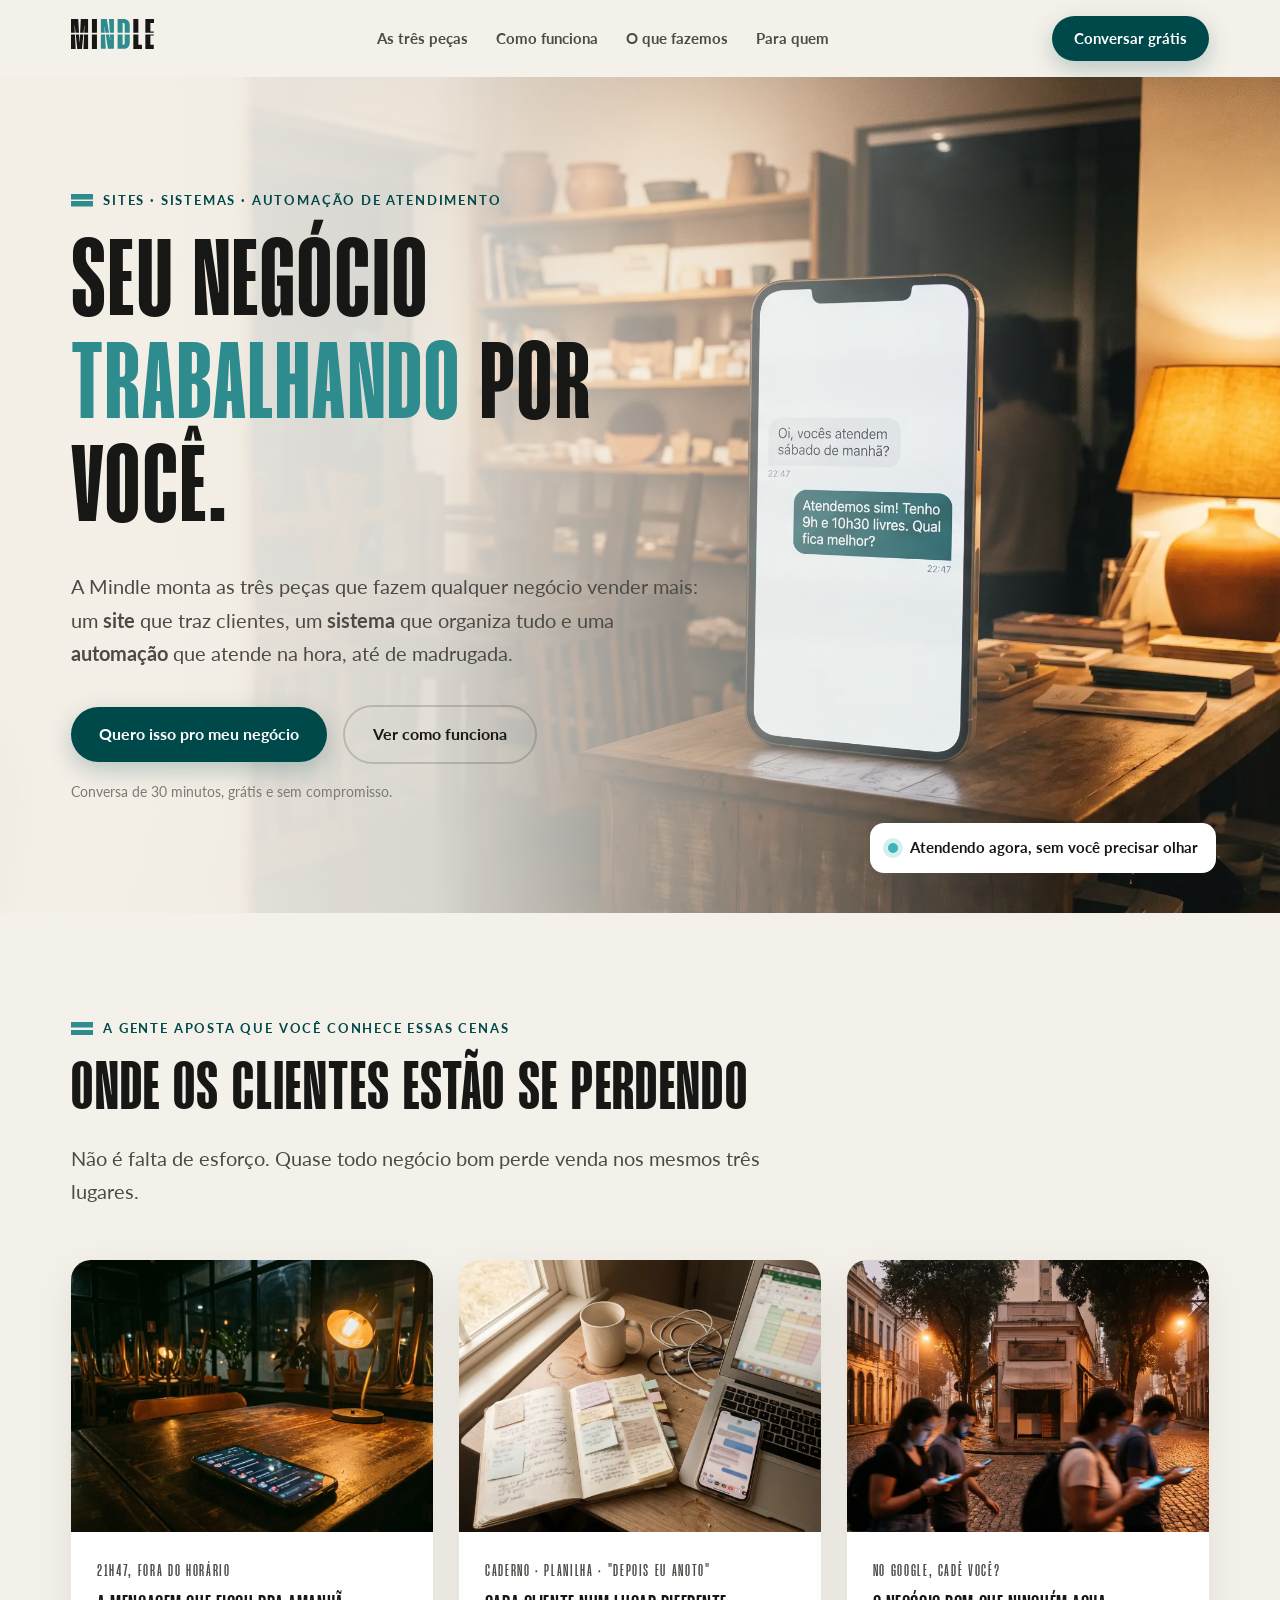
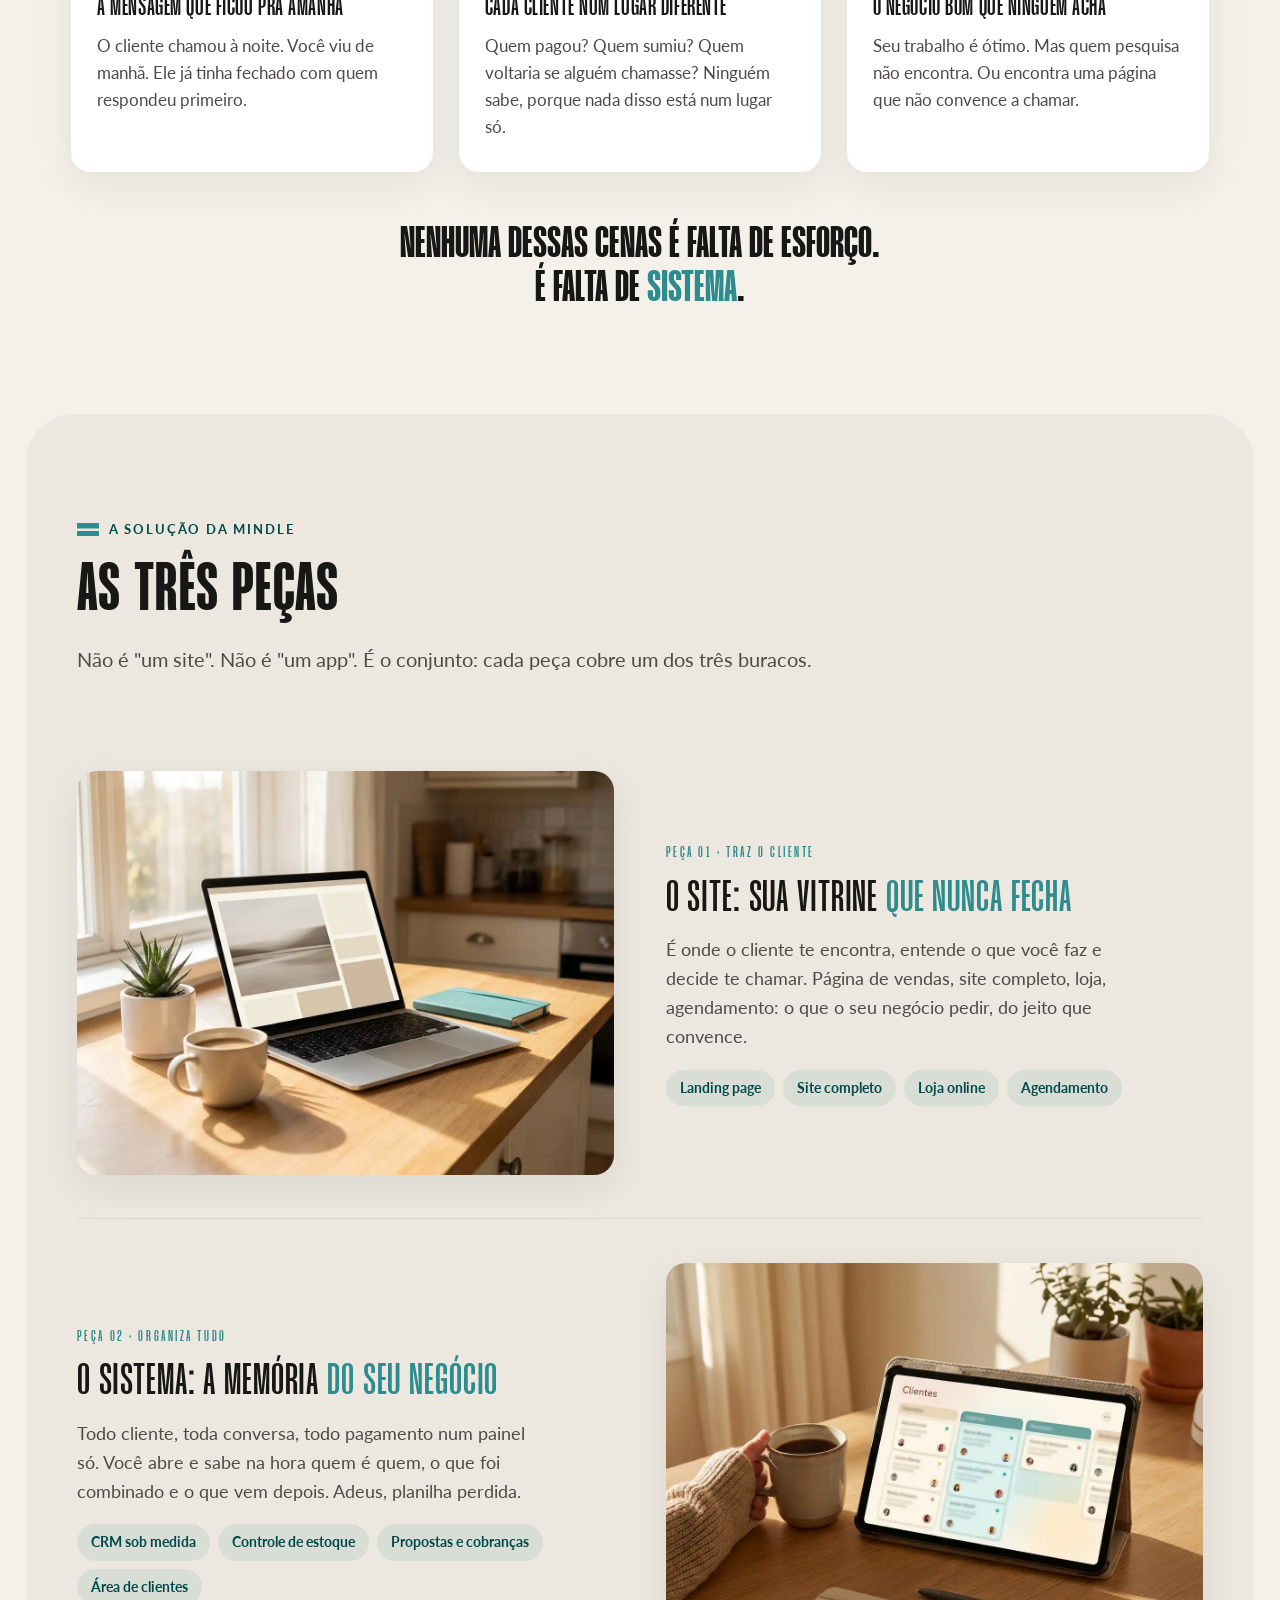
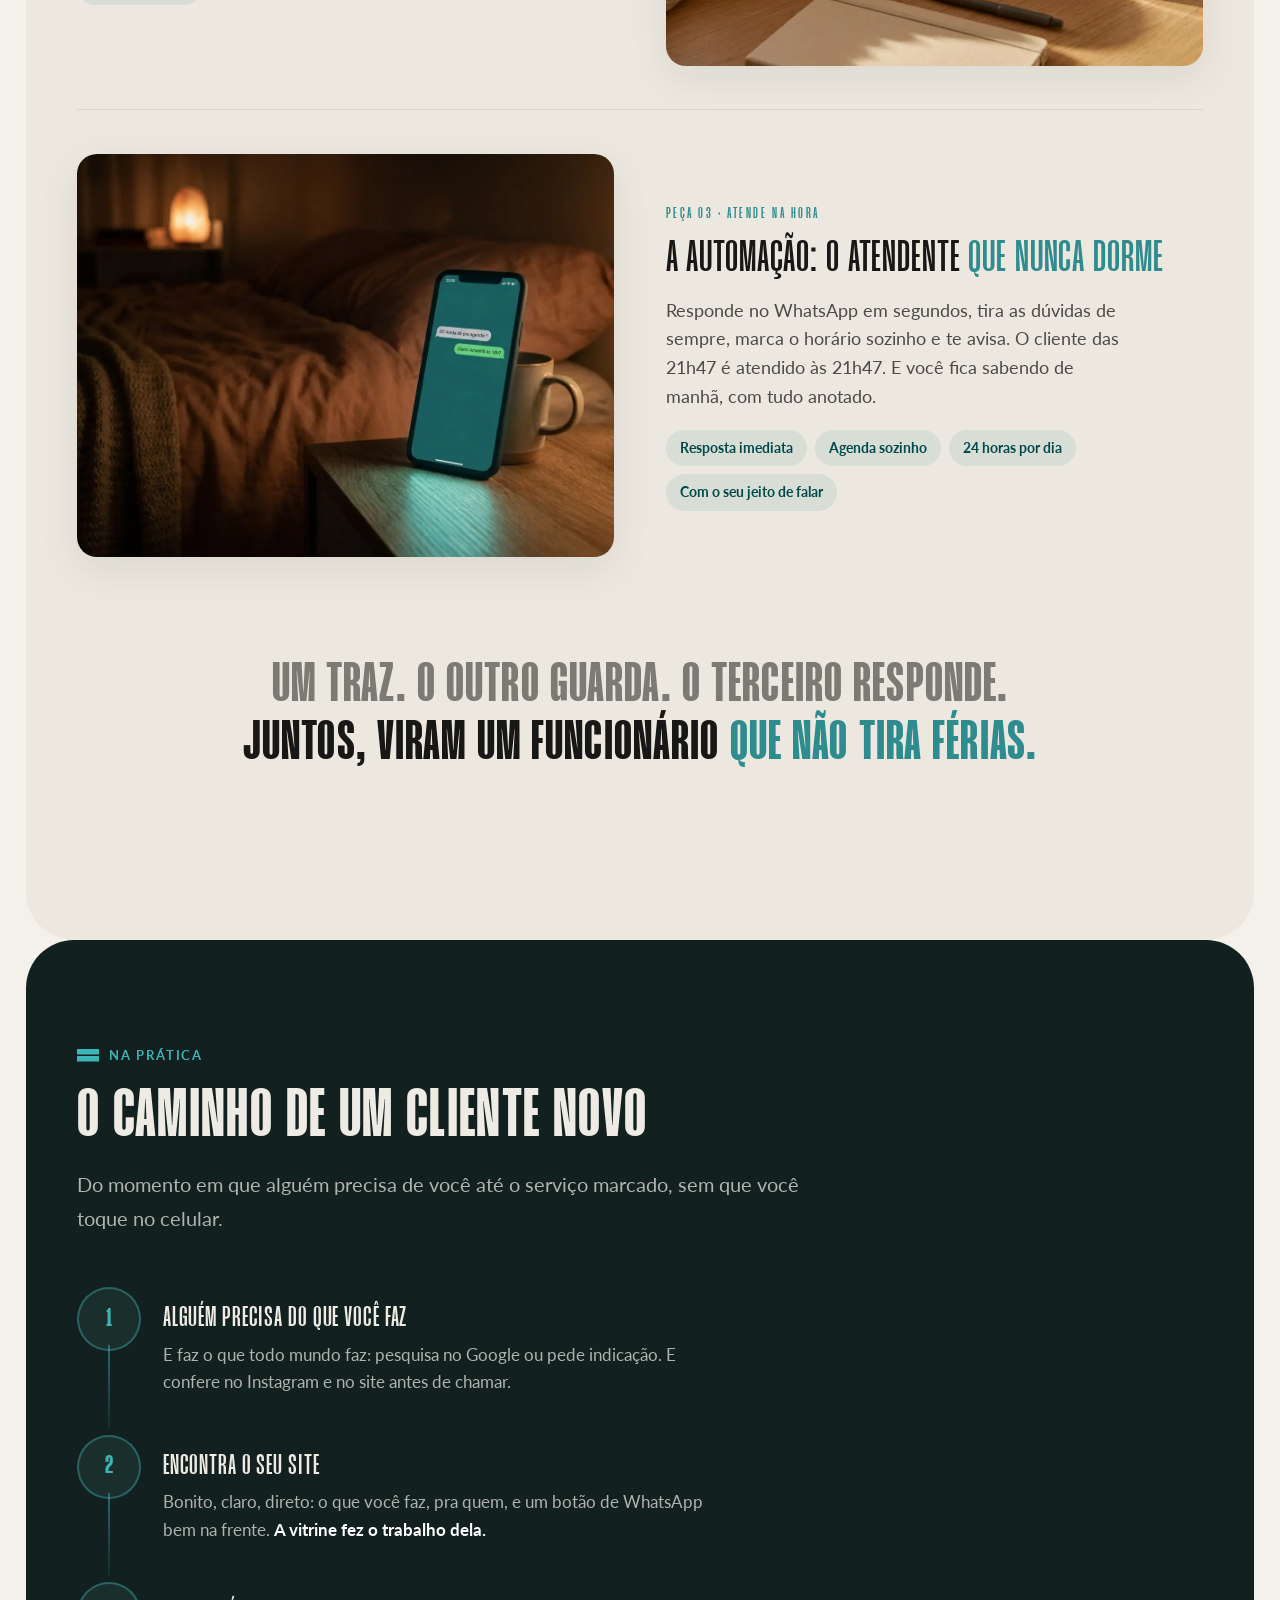
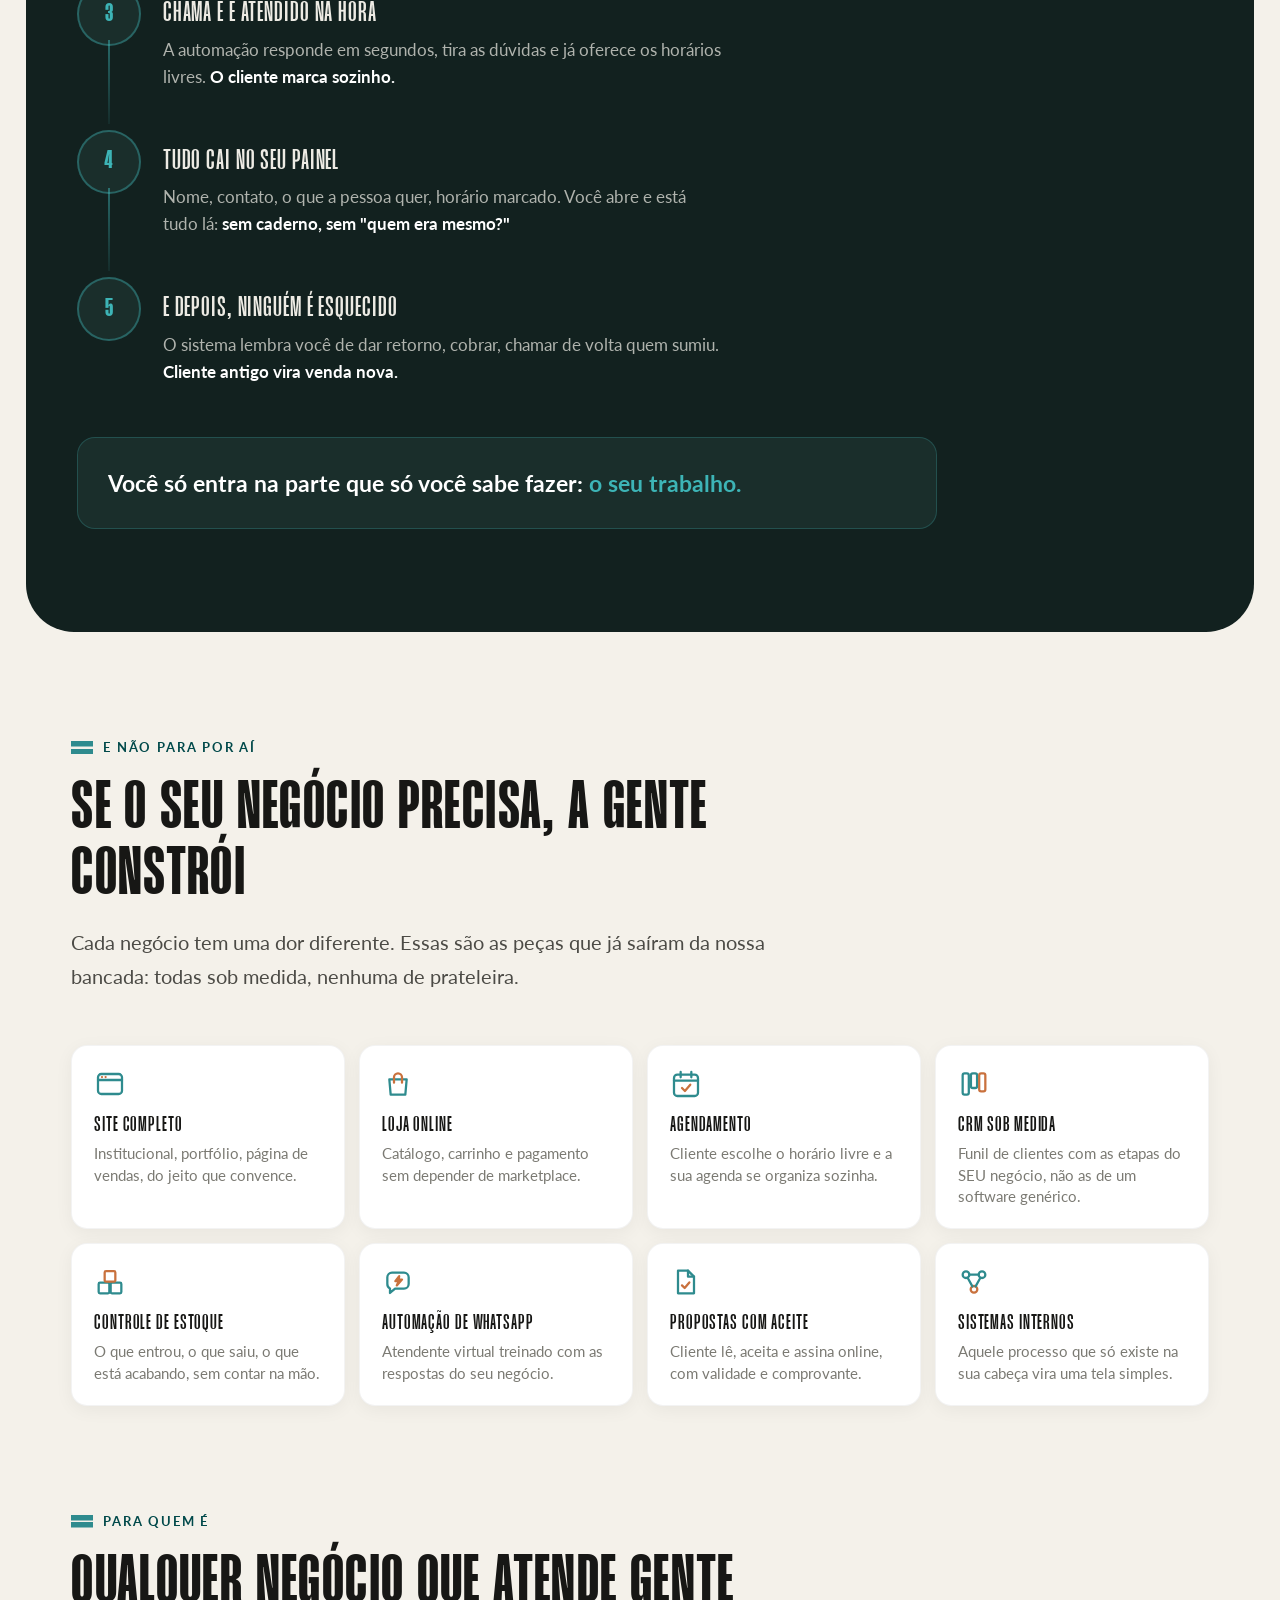
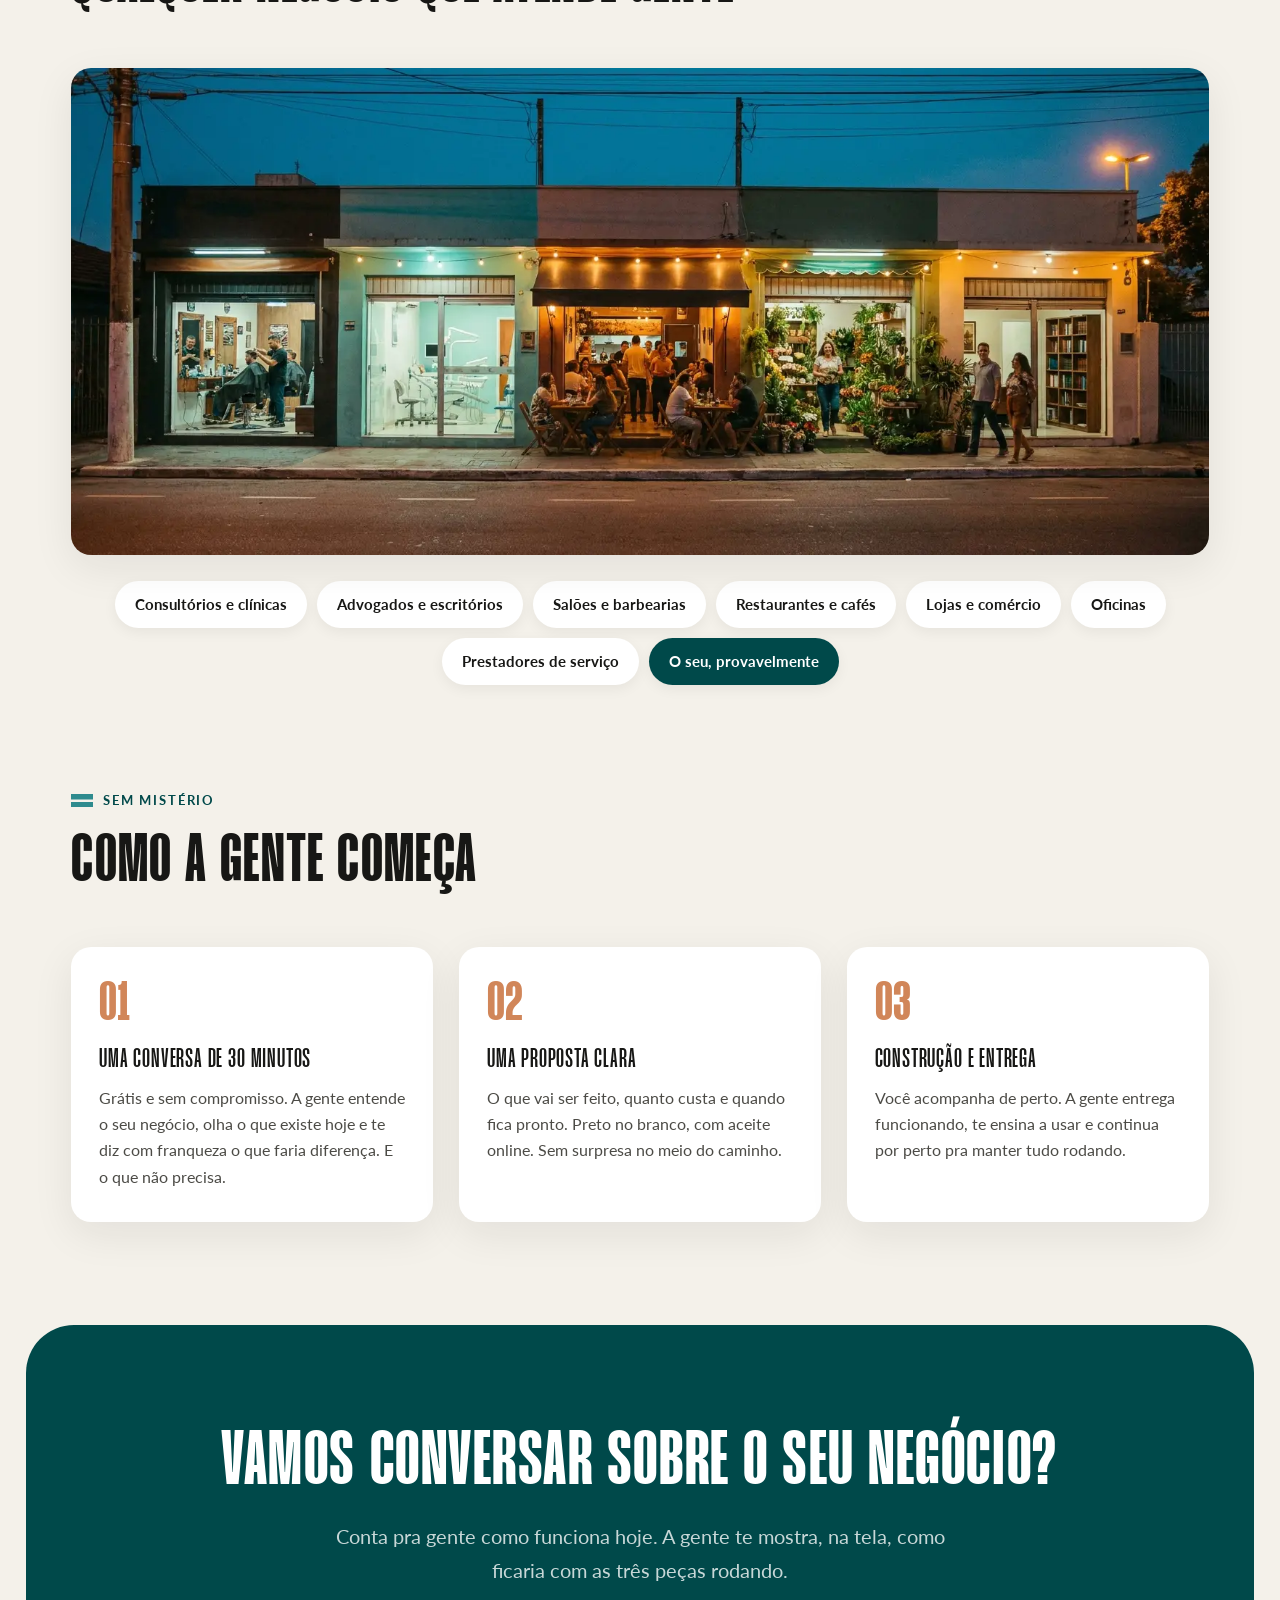
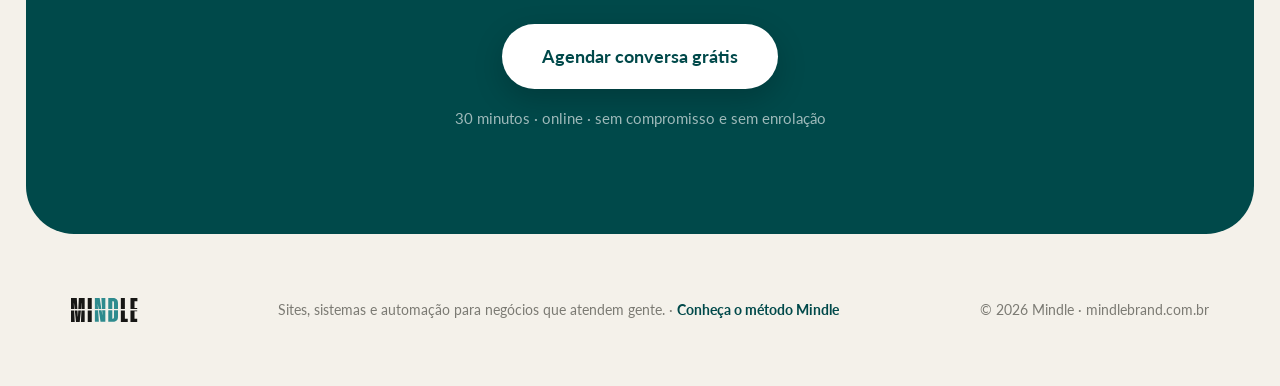
==== index.html @ 55fb3230 "og:image nova para a home, condizente com o redesign do combo A og-image antiga (constelação escura," ====
<!DOCTYPE html>
<html lang="pt-BR">
<head>
  <meta charset="UTF-8">
  <meta name="viewport" content="width=device-width, initial-scale=1.0">
  <title>Mindle · Site, sistema e atendimento automático para o seu negócio</title>
  <meta name="description" content="A Mindle monta as três peças que fazem um negócio vender mais: um site que traz clientes, um sistema que organiza tudo e uma automação que atende na hora, até de madrugada.">

  <!-- Open Graph -->
  <meta property="og:title" content="Mindle · seu negócio funcionando por inteiro">
  <meta property="og:description" content="Um site que traz cliente. Um sistema que organiza. Um atendente que nunca dorme. As três peças, juntas.">
  <meta property="og:type" content="website">
  <meta property="og:url" content="https://mindlebrand.com.br/">
  <meta property="og:image" content="https://mindlebrand.com.br/assets/og-image.jpg">
  <meta property="og:image:width" content="1200">
  <meta property="og:image:height" content="630">
  <meta property="og:image:alt" content="Mindle — seu negócio trabalhando por você">
  <meta property="og:locale" content="pt_BR">
  <meta property="og:site_name" content="Mindle">
  <meta name="twitter:card" content="summary_large_image">
  <meta name="twitter:title" content="Mindle · seu negócio funcionando por inteiro">
  <meta name="twitter:description" content="Um site que traz cliente. Um sistema que organiza. Um atendente que nunca dorme. As três peças, juntas.">
  <meta name="twitter:image" content="https://mindlebrand.com.br/assets/og-image.jpg">

  <link rel="canonical" href="https://mindlebrand.com.br/">

  <link rel="icon" type="image/svg+xml" href='data:image/svg+xml,<svg xmlns="http://www.w3.org/2000/svg" viewBox="0 0 64 64"><rect width="64" height="64" rx="9" fill="%23F4F1EA"/><rect x="17" y="13" width="30" height="17" fill="%232E8B8E"/><rect x="17" y="34" width="30" height="18" fill="%232E8B8E"/></svg>'>

  <link rel="preconnect" href="https://fonts.googleapis.com">
  <link rel="preconnect" href="https://fonts.gstatic.com" crossorigin>
  <link href="https://fonts.googleapis.com/css2?family=Lato:ital,wght@0,400;0,700;1,400&display=swap" rel="stylesheet">
  <link rel="preload" as="image" href="assets/novo/hero.webp" media="(min-width: 901px)">
  <link rel="preload" as="image" href="assets/novo/hero-mobile.webp" media="(max-width: 900px)">

  <style>
    /* ════════════════════════════════════════════════════════
       MINDLE / NOVO — página independente, claro-primeiro.
       Não depende de styles.css. Paleta: creme + teal + terracota.
       ════════════════════════════════════════════════════════ */
    @font-face {
      font-family: 'Mango Grotesque';
      src: url('assets/fonts/MangoGrotesque-Medium.woff2') format('woff2');
      font-weight: 500; font-style: normal; font-display: swap;
    }
    @font-face {
      font-family: 'Mango Grotesque';
      src: url('assets/fonts/MangoGrotesque-Bold.woff2') format('woff2');
      font-weight: 700; font-style: normal; font-display: swap;
    }
    @font-face {
      font-family: 'Mango Grotesque';
      src: url('assets/fonts/MangoGrotesque-Black.woff2') format('woff2');
      font-weight: 900; font-style: normal; font-display: swap;
    }

    :root {
      --cream:      #F4F1EA;
      --cream-soft: #ECE8DF;
      --card:       #FFFFFF;
      --ink:        #171715;
      --ink-soft:   #4C4B46;
      --muted:      #7B7A73;

      --teal:        #2E8B8E;
      --teal-deep:   #00494A;
      --teal-bright: #3DB4B6;
      --terra:       #C9713D;
      --terra-soft:  #F3DFCE;

      --dark:       #12211F;
      --dark-2:     #1A2E2B;

      --display: 'Mango Grotesque', 'Arial Narrow', sans-serif;
      --body: 'Lato', sans-serif;

      --h1: clamp(52px, 8.5vw, 124px);
      --h2: clamp(40px, 5.4vw, 78px);
      --h3: clamp(26px, 2.8vw, 38px);

      --pad: clamp(20px, 4vw, 64px);
      --radius: 20px;
      --shadow: 0 12px 40px rgba(23, 23, 21, 0.08);
      --ease: cubic-bezier(0.16, 1, 0.3, 1);
    }

    * { margin: 0; padding: 0; box-sizing: border-box; }
    html { scroll-behavior: smooth; }
    body {
      font-family: var(--body);
      background: var(--cream);
      color: var(--ink);
      font-size: 17.5px;
      line-height: 1.65;
      -webkit-font-smoothing: antialiased;
      overflow-x: hidden;
    }
    img { max-width: 100%; display: block; }
    a { color: inherit; }

    .wrap { max-width: 1240px; margin: 0 auto; padding: 0 var(--pad); }

    .display { font-family: var(--display); font-weight: 700; line-height: 0.95; letter-spacing: 0.02em; text-transform: uppercase; }
    .h2 { font-size: var(--h2); }
    .h3 { font-size: var(--h3); line-height: 1.05; font-weight: 500; }

    .eyebrow {
      display: inline-flex; align-items: center; gap: 10px;
      font-size: 13px; font-weight: 700; letter-spacing: 0.14em; text-transform: uppercase;
      color: var(--teal-deep);
    }
    .eyebrow::before {
      content: ''; width: 22px; height: 13px; flex: none;
      background:
        linear-gradient(var(--teal) 0 0) top left / 100% 5.5px no-repeat,
        linear-gradient(var(--teal) 0 0) bottom left / 100% 5.5px no-repeat;
    }

    .lead { font-size: clamp(18px, 1.6vw, 22px); color: var(--ink-soft); }

    /* Revelação no scroll — o estado oculto só existe com JS ativo (html.js) */
    html.js .rv { opacity: 0; transform: translateY(26px); transition: opacity 0.9s var(--ease), transform 0.9s var(--ease); }
    html.js .rv.on { opacity: 1; transform: none; }
    html.js .rv-d1 { transition-delay: 0.08s; } html.js .rv-d2 { transition-delay: 0.16s; } html.js .rv-d3 { transition-delay: 0.24s; }
    @media (prefers-reduced-motion: reduce) { html.js .rv { opacity: 1; transform: none; transition: none; } }

    /* ── Header ─────────────────────────────────────────── */
    .top {
      position: sticky; top: 0; z-index: 50;
      background: rgba(244, 241, 234, 0.88);
      backdrop-filter: blur(14px); -webkit-backdrop-filter: blur(14px);
      transition: box-shadow 0.4s;
    }
    .top.scrolled { box-shadow: 0 1px 0 rgba(23,23,21,0.08), 0 8px 30px rgba(23,23,21,0.06); }
    .top-inner { display: flex; align-items: center; justify-content: space-between; gap: 24px; padding: 16px var(--pad); max-width: 1240px; margin: 0 auto; }
    .brand-mark { height: 30px; width: auto; color: var(--ink); }
    .top-nav { display: flex; gap: 28px; font-size: 15px; font-weight: 700; }
    .top-nav a { text-decoration: none; color: var(--ink-soft); transition: color 0.25s; }
    .top-nav a:hover { color: var(--teal-deep); }
    @media (max-width: 980px) { .top-nav { display: none; } }

    .btn {
      display: inline-block; text-decoration: none; font-weight: 700;
      border-radius: 999px; padding: 14px 28px; font-size: 16px;
      transition: transform 0.3s var(--ease), box-shadow 0.3s, background 0.3s;
    }
    .btn:hover { transform: translateY(-2px); }
    .btn-solid { background: var(--teal-deep); color: #fff; box-shadow: 0 8px 24px rgba(0, 73, 74, 0.25); }
    .btn-solid:hover { background: var(--teal); }
    .btn-ghost { border: 2px solid rgba(23,23,21,0.18); color: var(--ink); }
    .btn-ghost:hover { border-color: var(--teal); color: var(--teal-deep); }
    .btn-sm { padding: 10px 22px; font-size: 15px; }

    /* ── Hero ───────────────────────────────────────────── */
    .hero { position: relative; padding: clamp(48px, 7vw, 96px) 0 clamp(56px, 7vw, 100px); }
    .hero-grid > div { max-width: 640px; }

    /* Desktop: a foto ocupa a seção inteira (100% da viewport) como fundo,
       com véu creme da esquerda pra direita pra segurar o texto escuro. */
    @media (min-width: 901px) {
      .hero {
        display: flex; align-items: center;
        min-height: calc(100svh - 64px);
        background-image:
          linear-gradient(90deg,
            rgba(244,241,234,0.97) 0%,
            rgba(244,241,234,0.88) 34%,
            rgba(244,241,234,0.45) 60%,
            rgba(244,241,234,0.05) 84%),
          url('assets/novo/hero.webp');
        background-size: cover;
        background-position: center right;
        background-repeat: no-repeat;
      }
      .hero-grid { flex: 1; }
    }

    .hero h1 { font-size: var(--h1); margin: 18px 0 26px; }
    .hero h1 .tx { color: var(--teal); }
    .hero .lead { max-width: 54ch; }
    .hero-cta { display: flex; flex-wrap: wrap; align-items: center; gap: 16px; margin-top: 34px; }
    .hero-note { font-size: 14px; color: var(--muted); }

    .hero-badge {
      position: absolute; right: clamp(20px, 5vw, 72px); bottom: clamp(20px, 3.5vw, 40px);
      background: var(--card); border-radius: 14px; box-shadow: var(--shadow);
      padding: 13px 18px; display: flex; align-items: center; gap: 12px;
      font-size: 14.5px; font-weight: 700; color: var(--ink);
    }
    .hero-badge .dot { width: 10px; height: 10px; border-radius: 50%; background: var(--teal-bright); box-shadow: 0 0 0 5px rgba(61,180,182,0.22); animation: pulse 2.4s infinite; }
    @keyframes pulse { 0%,100% { box-shadow: 0 0 0 4px rgba(61,180,182,0.22); } 50% { box-shadow: 0 0 0 9px rgba(61,180,182,0.08); } }
    /* Hero no mobile: a foto (versão vertical exclusiva) vira o fundo da seção,
       com véu creme no topo pra segurar a leitura do texto escuro e fade na base
       pra emendar na seção seguinte. */
    @media (max-width: 900px) {
      .hero {
        background-image:
          linear-gradient(180deg,
            rgba(244,241,234,0.96) 0%,
            rgba(244,241,234,0.78) 30%,
            rgba(244,241,234,0.30) 55%,
            rgba(244,241,234,0) 72%,
            rgba(244,241,234,0) 86%,
            rgba(244,241,234,0.9) 100%),
          url('assets/novo/hero-mobile.webp');
        background-size: cover;
        background-position: center bottom;
        background-repeat: no-repeat;
        padding-bottom: min(320px, 42vh);
      }
      .hero-badge { right: 16px; bottom: 18px; }
      .hero .btn-ghost { background: rgba(244,241,234,0.82); border-color: rgba(23,23,21,0.25); }
      .hero-note { color: var(--ink); background: rgba(244,241,234,0.78); display: inline-block; padding: 6px 14px; border-radius: 999px; }
    }

    /* ── Cenas (dores) ──────────────────────────────────── */
    section { padding: clamp(64px, 8vw, 120px) 0; }
    .sec-head { max-width: 760px; margin-bottom: clamp(36px, 4vw, 56px); }
    .sec-head .h2 { margin: 14px 0 18px; }

    .cenas-grid { display: grid; grid-template-columns: repeat(3, 1fr); gap: clamp(18px, 2vw, 28px); }
    .cena {
      background: var(--card); border-radius: var(--radius); overflow: hidden;
      box-shadow: var(--shadow); display: flex; flex-direction: column;
      transition: transform 0.45s var(--ease);
    }
    .cena:hover { transform: translateY(-6px); }
    .cena img { aspect-ratio: 4 / 3; object-fit: cover; width: 100%; }
    .cena-body { padding: 26px 26px 30px; }
    .cena-body .h3 { font-size: clamp(24px, 2.2vw, 30px); margin-bottom: 10px; }
    .cena-body p { color: var(--ink-soft); font-size: 16.5px; }
    .cena-hora { font-family: var(--display); font-weight: 500; font-size: 16px; letter-spacing: 0.1em; color: var(--terra); text-transform: uppercase; margin-bottom: 8px; }
    .cenas-dica { display: none; }

    /* Mobile: as três cenas viram um carrossel de swipe */
    @media (max-width: 900px) {
      .cenas-grid {
        display: flex; gap: 14px;
        overflow-x: auto; scroll-snap-type: x mandatory;
        margin: 0 calc(-1 * var(--pad));
        padding: 6px var(--pad) 12px;
        scrollbar-width: none;
        -webkit-overflow-scrolling: touch;
      }
      .cenas-grid::-webkit-scrollbar { display: none; }
      .cena { flex: 0 0 min(82vw, 360px); scroll-snap-align: center; }
      .cenas-dica {
        display: flex; align-items: center; gap: 8px;
        font-size: 13px; font-weight: 700; letter-spacing: 0.1em;
        text-transform: uppercase; color: var(--teal-deep);
        margin: -8px 0 16px;
      }
      .cenas-dica::after { content: '→'; animation: dica 1.6s infinite; }

      /* Com JS ativo o scroll vertical passa a guiar o trilho: .cenas-stage é
         o contêiner de referência do miolo grudado (.wrap), com altura via JS
         = altura do miolo + espaço extra de rolagem. O fecho fica FORA do
         stage (fora até de .cenas-stage, num .wrap irmão), então nunca entra
         nessa conta e nunca aparece por baixo dos cards ainda fixos. Sem JS,
         fica o swipe manual acima. */
      html.js .cenas-dica { display: none; }
      html.js .cenas-stage { position: relative; }
      html.js .cenas-stage .wrap {
        position: sticky; top: 64px;
        min-height: calc(100svh - 64px);
        display: flex; flex-direction: column; justify-content: center;
      }
      html.js .cenas-stage .sec-head { margin-bottom: 20px; }
      html.js .cenas-grid { overflow-x: hidden; scroll-snap-type: none; }
    }
    @keyframes dica { 0%, 100% { transform: translateX(0); } 50% { transform: translateX(6px); } }

    .cenas-fecho { margin-top: clamp(36px, 4vw, 54px); text-align: center; }
    .cenas-fecho p { font-family: var(--display); font-weight: 700; text-transform: uppercase; font-size: clamp(26px, 3.4vw, 44px); line-height: 1.02; }
    .cenas-fecho .tx { color: var(--teal); }

    /* ── As três peças ──────────────────────────────────── */
    .pecas { background: var(--cream-soft); border-radius: clamp(24px, 4vw, 48px); }
    .peca {
      display: grid; grid-template-columns: 1fr 1fr; gap: clamp(28px, 4vw, 72px);
      align-items: center; padding: clamp(28px, 3.4vw, 52px) 0;
    }
    .peca + .peca { border-top: 1px solid rgba(23,23,21,0.09); }
    .peca:nth-child(even) .peca-fig { order: -1; }
    @media (max-width: 900px) {
      .peca { grid-template-columns: 1fr; }
      /* No mobile a imagem vem sempre primeiro (a alternação de desktop conta
         .sec-head como irmão de .peca, o que desalinha a paridade par/ímpar
         aqui: sem isso a Peça 02 saía com a foto embaixo). */
      .peca-fig { order: -1; }
    }

    .peca-num {
      font-family: var(--display); font-weight: 500; font-size: 16px; letter-spacing: 0.16em;
      color: var(--teal); text-transform: uppercase; margin-bottom: 10px; display: block;
    }
    .peca .h3 { font-size: clamp(30px, 3.4vw, 48px); margin-bottom: 14px; }
    .peca .h3 em { font-style: normal; color: var(--teal); }
    .peca p { color: var(--ink-soft); max-width: 46ch; }
    .peca-lista { margin-top: 18px; display: flex; flex-wrap: wrap; gap: 8px; }
    .peca-lista span {
      font-size: 13.5px; font-weight: 700; padding: 7px 14px; border-radius: 999px;
      background: rgba(46,139,142,0.10); color: var(--teal-deep);
    }
    .peca-fig img { border-radius: var(--radius); box-shadow: var(--shadow); aspect-ratio: 4/3; object-fit: cover; width: 100%; }

    .pecas-fecho {
      text-align: center; padding: clamp(36px, 4.5vw, 64px) var(--pad) clamp(44px, 5vw, 72px);
      max-width: 900px; margin: 0 auto;
    }
    .pecas-fecho p { font-family: var(--display); font-weight: 700; text-transform: uppercase; letter-spacing: 0.02em; font-size: clamp(30px, 4.4vw, 62px); line-height: 1.02; }
    .pecas-fecho .um { color: var(--muted); }
    .pecas-fecho .tx { color: var(--teal); }

    /* ── Como funciona (dark) ───────────────────────────── */
    .fluxo { background: var(--dark); color: #EDEBE4; border-radius: clamp(24px, 4vw, 48px); }
    .fluxo .eyebrow { color: var(--teal-bright); }
    .fluxo .eyebrow::before { background:
        linear-gradient(var(--teal-bright) 0 0) top left / 100% 5.5px no-repeat,
        linear-gradient(var(--teal-bright) 0 0) bottom left / 100% 5.5px no-repeat; }
    .fluxo .sec-head .lead { color: rgba(237,235,228,0.72); }

    .passos { display: grid; gap: 0; max-width: 860px; }
    .passo { display: grid; grid-template-columns: 64px 1fr; gap: 22px; position: relative; padding-bottom: clamp(28px, 3vw, 42px); }
    .passo:last-child { padding-bottom: 0; }
    .passo::before {
      content: ''; position: absolute; left: 31px; top: 58px; bottom: 6px; width: 2px;
      background: linear-gradient(rgba(61,180,182,0.5), rgba(61,180,182,0.08));
    }
    .passo:last-child::before { display: none; }
    .passo-n {
      width: 64px; height: 64px; border-radius: 50%; flex: none;
      background: var(--dark-2); border: 2px solid rgba(61,180,182,0.4);
      display: grid; place-items: center;
      font-family: var(--display); font-weight: 700; font-size: 26px; color: var(--teal-bright);
    }
    .passo h4 { font-family: var(--display); font-weight: 500; text-transform: uppercase; letter-spacing: 0.03em; font-size: clamp(23px, 2.3vw, 31px); line-height: 1.04; margin: 16px 0 8px; }
    .passo p { color: rgba(237,235,228,0.72); max-width: 56ch; font-size: 16.5px; }
    .passo strong { color: #fff; }

    .fluxo-fecho {
      margin-top: clamp(36px, 4vw, 56px); padding: 26px 30px;
      background: var(--dark-2); border-radius: 18px; border: 1px solid rgba(61,180,182,0.25);
      max-width: 860px;
    }
    .fluxo-fecho p { font-size: clamp(19px, 1.8vw, 24px); font-weight: 700; color: #fff; }
    .fluxo-fecho .tx { color: var(--teal-bright); }

    /* ── Além (capacidades) ─────────────────────────────── */
    .alem-grid { display: grid; grid-template-columns: repeat(auto-fill, minmax(230px, 1fr)); gap: 14px; }
    .alem-item {
      background: var(--card); border-radius: 16px; padding: 22px 22px 20px;
      box-shadow: 0 4px 18px rgba(23,23,21,0.05);
      border: 1px solid rgba(23,23,21,0.05);
      transition: transform 0.35s var(--ease), border-color 0.35s;
    }
    .alem-item:hover { transform: translateY(-4px); border-color: rgba(46,139,142,0.4); }
    .alem-item .ico { width: 32px; height: 32px; color: var(--teal); margin-bottom: 14px; display: block; }
    .alem-item .ico .ac { stroke: var(--terra); }
    .alem-item h5 { font-family: var(--display); font-weight: 500; text-transform: uppercase; letter-spacing: 0.04em; font-size: 22px; line-height: 1.04; margin-bottom: 6px; }
    .alem-item p { font-size: 14.5px; color: var(--muted); line-height: 1.5; }

    /* ── Para quem ──────────────────────────────────────── */
    .quem-fig { position: relative; border-radius: var(--radius); overflow: hidden; box-shadow: var(--shadow); }
    .quem-fig img { width: 100%; aspect-ratio: 21 / 9; object-fit: cover; }
    @media (max-width: 700px) { .quem-fig img { aspect-ratio: 4 / 3; } }
    .quem-chips { display: flex; flex-wrap: wrap; gap: 10px; margin-top: 26px; justify-content: center; }
    .quem-chips span {
      background: var(--card); border-radius: 999px; padding: 11px 20px;
      font-weight: 700; font-size: 15px; box-shadow: 0 4px 14px rgba(23,23,21,0.06);
    }
    .quem-chips .mais { background: var(--teal-deep); color: #fff; }

    /* ── Começo (3 passos) ──────────────────────────────── */
    .comeco-grid { display: grid; grid-template-columns: repeat(3, 1fr); gap: clamp(18px, 2vw, 28px); counter-reset: passo; }
    @media (max-width: 860px) { .comeco-grid { grid-template-columns: 1fr; } }
    .comeco-card {
      background: var(--card); border-radius: var(--radius); padding: 30px 28px 32px;
      box-shadow: var(--shadow); position: relative;
    }
    .comeco-card::before {
      counter-increment: passo; content: counter(passo, decimal-leading-zero);
      font-family: var(--display); font-weight: 700; font-size: 56px; line-height: 1;
      color: var(--terra); opacity: 0.85; display: block; margin-bottom: 14px;
    }
    .comeco-card h4 { font-family: var(--display); font-weight: 500; text-transform: uppercase; letter-spacing: 0.03em; font-size: clamp(24px, 2.1vw, 29px); line-height: 1.04; margin-bottom: 10px; }
    .comeco-card p { color: var(--ink-soft); font-size: 16px; }

    /* ── CTA final ──────────────────────────────────────── */
    .cta-fim { background: var(--teal-deep); color: #fff; border-radius: clamp(24px, 4vw, 48px); text-align: center; }
    .cta-fim .display { font-size: clamp(42px, 6vw, 92px); }
    .cta-fim .lead { color: rgba(255,255,255,0.78); max-width: 52ch; margin: 20px auto 0; }
    .cta-fim .btn-solid { background: #fff; color: var(--teal-deep); box-shadow: 0 10px 30px rgba(0,0,0,0.2); margin-top: 36px; font-size: 18px; padding: 18px 40px; }
    .cta-fim .btn-solid:hover { background: var(--cream); }
    .cta-fim .nota { display: block; margin-top: 18px; font-size: 14.5px; color: rgba(255,255,255,0.62); }

    /* ── Footer ─────────────────────────────────────────── */
    footer { padding: clamp(40px, 5vw, 64px) 0; }
    .foot-inner { display: flex; flex-wrap: wrap; align-items: center; justify-content: space-between; gap: 18px; }
    .foot-inner .brand-mark { height: 24px; color: var(--ink); }
    .foot-inner p { font-size: 14px; color: var(--muted); }
    .foot-inner a { color: var(--teal-deep); font-weight: 700; text-decoration: none; }

    /* Seções com "cartão" arredondado ganham margem lateral no desktop */
    .bleed { margin: 0 clamp(0px, 2vw, 32px); }
  </style>
</head>
<body>

  <!-- ============ HEADER ============ -->
  <header class="top" id="topo">
    <div class="top-inner">
      <a href="#topo" aria-label="Mindle, início">
        <svg class="brand-mark" viewBox="0 0 540 194" fill="none" xmlns="http://www.w3.org/2000/svg" aria-hidden="true">
          <path d="M30.3271 193.266H0V100.266H25.6182L30.3271 193.266ZM70.5791 193.266H40.5273L30.7168 100.266H52.249L54.8643 148.878H56.2422L58.5869 100.266H80.1006L70.5791 193.266ZM110.556 193.266H80.2285L84.6572 100.266H110.556V193.266ZM167.776 193.266H135.243V100.266H167.776V193.266ZM51.6572 89.2656H29.5566L26.7422 62.584L24.2617 42.458L22.8828 42.7334L23.71 62.584L25.0605 89.2656H0V0.275391H46.8691L51.6572 89.2656ZM110.556 89.2656H85.1807L87.3965 42.7334L86.0186 42.458L81.2266 89.2656H59.1182L63.4111 0.275391H110.556V89.2656ZM167.776 89.2656H135.243V0.275391H167.776V89.2656Z" fill="currentColor"/>
          <path d="M435.569 167.074H458.729V193.266H403.037V100.531H435.569V167.074ZM535.214 106.972H513.434V167.074H535.214V193.266H480.9V100.531H535.214V106.972ZM435.569 89.5312H403.037V0H435.569V89.5312ZM536.867 26.1914H513.434V80.7803H535.214V89.5312H480.9V0H536.867V26.1914Z" fill="currentColor"/>
          <path d="M225.294 192.99H193.037V99.9902H219.349L225.294 192.99ZM277.677 192.99H238.803L224.821 99.9902H247.324L252.863 135.92L254.242 135.645L251.923 99.9902H277.677V192.99ZM379.899 151.084C379.899 165.42 376.223 175.988 368.871 182.789C361.519 189.59 351.686 192.99 339.371 192.99H301.324V99.9902H333.857V166.799H339.371C344.701 166.799 347.366 163.031 347.366 155.495V99.9902H379.899V151.084ZM245.629 88.9902H223.167L220.606 71.958L217.299 52.1074L215.92 52.3828L217.574 72.2334L218.646 88.9902H193.037V0H231.91L245.629 88.9902ZM277.677 88.9902H251.208L245.42 0H277.677V88.9902ZM339.371 0C351.502 5.37728e-06 361.244 3.40058 368.596 10.2012C376.131 16.818 379.899 27.2947 379.899 41.6309V88.9902H347.366V36.9443C347.366 29.5924 344.701 25.916 339.371 25.916H333.857V88.9902H301.324V0H339.371Z" fill="#2E8B8E"/>
        </svg>
      </a>
      <nav class="top-nav" aria-label="Navegação principal">
        <a href="#pecas">As três peças</a>
        <a href="#fluxo">Como funciona</a>
        <a href="#alem">O que fazemos</a>
        <a href="#quem">Para quem</a>
      </nav>
      <a class="btn btn-solid btn-sm" href="agenda.html">Conversar grátis</a>
    </div>
  </header>

  <main>

    <!-- ============ HERO ============ -->
    <section class="hero">
      <div class="wrap hero-grid">
        <div>
          <p class="eyebrow rv">Sites · Sistemas · Automação de atendimento</p>
          <h1 class="display rv rv-d1">Seu negócio <span class="tx">trabalhando</span> por você.</h1>
          <p class="lead rv rv-d2">A Mindle monta as três peças que fazem qualquer negócio vender mais: um <strong>site</strong> que traz clientes, um <strong>sistema</strong> que organiza tudo e uma <strong>automação</strong> que atende na hora, até de madrugada.</p>
          <div class="hero-cta rv rv-d3">
            <a class="btn btn-solid" href="agenda.html">Quero isso pro meu negócio</a>
            <a class="btn btn-ghost" href="#cenas">Ver como funciona</a>
          </div>
          <p class="hero-note rv rv-d3" style="margin-top:16px;">Conversa de 30 minutos, grátis e sem compromisso.</p>
        </div>
      </div>
      <div class="hero-badge rv rv-d3"><span class="dot"></span> Atendendo agora, sem você precisar olhar</div>
    </section>

    <!-- ============ CENAS ============ -->
    <section id="cenas">
      <div class="cenas-stage">
      <div class="wrap">
        <div class="sec-head">
          <p class="eyebrow rv">A gente aposta que você conhece essas cenas</p>
          <h2 class="h2 display rv rv-d1">Onde os clientes estão se perdendo</h2>
          <p class="lead rv rv-d2">Não é falta de esforço. Quase todo negócio bom perde venda nos mesmos três lugares.</p>
        </div>

        <p class="cenas-dica rv">Arraste pro lado</p>
        <div class="cenas-grid">
          <article class="cena rv">
            <img src="assets/novo/cena-noite.webp" alt="Celular sobre a mesa à noite com mensagens não lidas" loading="lazy">
            <div class="cena-body">
              <p class="cena-hora">21h47, fora do horário</p>
              <h3 class="h3 display">A mensagem que ficou pra amanhã</h3>
              <p>O cliente chamou à noite. Você viu de manhã. Ele já tinha fechado com quem respondeu primeiro.</p>
            </div>
          </article>

          <article class="cena rv rv-d1">
            <img src="assets/novo/cena-bagunca.webp" alt="Mesa com caderno de anotações, post-its e planilha aberta" loading="lazy">
            <div class="cena-body">
              <p class="cena-hora">Caderno · planilha · "depois eu anoto"</p>
              <h3 class="h3 display">Cada cliente num lugar diferente</h3>
              <p>Quem pagou? Quem sumiu? Quem voltaria se alguém chamasse? Ninguém sabe, porque nada disso está num lugar só.</p>
            </div>
          </article>

          <article class="cena rv rv-d2">
            <img src="assets/novo/cena-invisivel.webp" alt="Fachada de um bom negócio passando despercebida enquanto pessoas olham o celular" loading="lazy">
            <div class="cena-body">
              <p class="cena-hora">No Google, cadê você?</p>
              <h3 class="h3 display">O negócio bom que ninguém acha</h3>
              <p>Seu trabalho é ótimo. Mas quem pesquisa não encontra. Ou encontra uma página que não convence a chamar.</p>
            </div>
          </article>
        </div>
      </div>
      </div>

      <div class="wrap">
        <div class="cenas-fecho rv">
          <p>Nenhuma dessas cenas é falta de esforço.<br>É falta de <span class="tx">sistema</span>.</p>
        </div>
      </div>
    </section>

    <!-- ============ AS TRÊS PEÇAS ============ -->
    <section class="pecas bleed" id="pecas">
      <div class="wrap">
        <div class="sec-head">
          <p class="eyebrow rv">A solução da Mindle</p>
          <h2 class="h2 display rv rv-d1">As três peças</h2>
          <p class="lead rv rv-d2">Não é "um site". Não é "um app". É o conjunto: cada peça cobre um dos três buracos.</p>
        </div>

        <div class="peca">
          <div class="rv">
            <span class="peca-num">Peça 01 · Traz o cliente</span>
            <h3 class="display h3">O site: sua vitrine <em>que nunca fecha</em></h3>
            <p>É onde o cliente te encontra, entende o que você faz e decide te chamar. Página de vendas, site completo, loja, agendamento: o que o seu negócio pedir, do jeito que convence.</p>
            <div class="peca-lista">
              <span>Landing page</span><span>Site completo</span><span>Loja online</span><span>Agendamento</span>
            </div>
          </div>
          <figure class="peca-fig rv rv-d1">
            <img src="assets/novo/peca-site.webp" alt="Notebook em bancada clara mostrando um site bonito e organizado" loading="lazy">
          </figure>
        </div>

        <div class="peca">
          <div class="rv">
            <span class="peca-num">Peça 02 · Organiza tudo</span>
            <h3 class="display h3">O sistema: a memória <em>do seu negócio</em></h3>
            <p>Todo cliente, toda conversa, todo pagamento num painel só. Você abre e sabe na hora quem é quem, o que foi combinado e o que vem depois. Adeus, planilha perdida.</p>
            <div class="peca-lista">
              <span>CRM sob medida</span><span>Controle de estoque</span><span>Propostas e cobranças</span><span>Área de clientes</span>
            </div>
          </div>
          <figure class="peca-fig rv rv-d1">
            <img src="assets/novo/peca-sistema.webp" alt="Tablet com painel organizado de clientes numa mesa arrumada" loading="lazy">
          </figure>
        </div>

        <div class="peca">
          <div class="rv">
            <span class="peca-num">Peça 03 · Atende na hora</span>
            <h3 class="display h3">A automação: o atendente <em>que nunca dorme</em></h3>
            <p>Responde no WhatsApp em segundos, tira as dúvidas de sempre, marca o horário sozinho e te avisa. O cliente das 21h47 é atendido às 21h47. E você fica sabendo de manhã, com tudo anotado.</p>
            <div class="peca-lista">
              <span>Resposta imediata</span><span>Agenda sozinho</span><span>24 horas por dia</span><span>Com o seu jeito de falar</span>
            </div>
          </div>
          <figure class="peca-fig rv rv-d1">
            <img src="assets/novo/peca-automacao.webp" alt="Celular na mesa de cabeceira respondendo um cliente sozinho durante a noite" loading="lazy">
          </figure>
        </div>
      </div>

      <div class="pecas-fecho rv">
        <p><span class="um">Um traz. O outro guarda. O terceiro responde.</span><br>Juntos, viram um funcionário <span class="tx">que não tira férias.</span></p>
      </div>
    </section>

    <!-- ============ COMO FUNCIONA ============ -->
    <section class="fluxo bleed" id="fluxo">
      <div class="wrap">
        <div class="sec-head">
          <p class="eyebrow rv">Na prática</p>
          <h2 class="h2 display rv rv-d1">O caminho de um cliente novo</h2>
          <p class="lead rv rv-d2">Do momento em que alguém precisa de você até o serviço marcado, sem que você toque no celular.</p>
        </div>

        <div class="passos">
          <div class="passo rv"><div class="passo-n">1</div><div><h4>Alguém precisa do que você faz</h4><p>E faz o que todo mundo faz: pesquisa no Google ou pede indicação. E confere no Instagram e no site antes de chamar.</p></div></div>
          <div class="passo rv"><div class="passo-n">2</div><div><h4>Encontra o seu site</h4><p>Bonito, claro, direto: o que você faz, pra quem, e um botão de WhatsApp bem na frente. <strong>A vitrine fez o trabalho dela.</strong></p></div></div>
          <div class="passo rv"><div class="passo-n">3</div><div><h4>Chama e é atendido na hora</h4><p>A automação responde em segundos, tira as dúvidas e já oferece os horários livres. <strong>O cliente marca sozinho.</strong></p></div></div>
          <div class="passo rv"><div class="passo-n">4</div><div><h4>Tudo cai no seu painel</h4><p>Nome, contato, o que a pessoa quer, horário marcado. Você abre e está tudo lá: <strong>sem caderno, sem "quem era mesmo?"</strong></p></div></div>
          <div class="passo rv"><div class="passo-n">5</div><div><h4>E depois, ninguém é esquecido</h4><p>O sistema lembra você de dar retorno, cobrar, chamar de volta quem sumiu. <strong>Cliente antigo vira venda nova.</strong></p></div></div>
        </div>

        <div class="fluxo-fecho rv">
          <p>Você só entra na parte que só você sabe fazer: <span class="tx">o seu trabalho.</span></p>
        </div>
      </div>
    </section>

    <!-- ============ ALÉM ============ -->
    <section id="alem">
      <div class="wrap">
        <div class="sec-head">
          <p class="eyebrow rv">E não para por aí</p>
          <h2 class="h2 display rv rv-d1">Se o seu negócio precisa, a gente constrói</h2>
          <p class="lead rv rv-d2">Cada negócio tem uma dor diferente. Essas são as peças que já saíram da nossa bancada: todas sob medida, nenhuma de prateleira.</p>
        </div>

        <div class="alem-grid">
          <div class="alem-item rv"><svg class="ico" viewBox="0 0 24 24" fill="none" stroke="currentColor" stroke-width="1.7" stroke-linecap="round" stroke-linejoin="round" aria-hidden="true"><rect x="3" y="4.5" width="18" height="15" rx="2.5"/><path d="M3 9h18"/><path class="ac" d="M6 6.8h.01M8.7 6.8h.01"/></svg><h5>Site completo</h5><p>Institucional, portfólio, página de vendas, do jeito que convence.</p></div>
          <div class="alem-item rv"><svg class="ico" viewBox="0 0 24 24" fill="none" stroke="currentColor" stroke-width="1.7" stroke-linecap="round" stroke-linejoin="round" aria-hidden="true"><path d="M5.5 8.5h13l-1 11.5h-11z"/><path class="ac" d="M9 11V7a3 3 0 0 1 6 0v4"/></svg><h5>Loja online</h5><p>Catálogo, carrinho e pagamento sem depender de marketplace.</p></div>
          <div class="alem-item rv rv-d1"><svg class="ico" viewBox="0 0 24 24" fill="none" stroke="currentColor" stroke-width="1.7" stroke-linecap="round" stroke-linejoin="round" aria-hidden="true"><rect x="3" y="5" width="18" height="16" rx="2.5"/><path d="M3 9.5h18M8 3v4M16 3v4"/><path class="ac" d="m9 15 2.2 2.2 4-4.7"/></svg><h5>Agendamento</h5><p>Cliente escolhe o horário livre e a sua agenda se organiza sozinha.</p></div>
          <div class="alem-item rv rv-d1"><svg class="ico" viewBox="0 0 24 24" fill="none" stroke="currentColor" stroke-width="1.7" stroke-linecap="round" stroke-linejoin="round" aria-hidden="true"><rect x="3.5" y="4" width="4.6" height="16" rx="1.4"/><rect x="9.7" y="4" width="4.6" height="11" rx="1.4"/><rect class="ac" x="15.9" y="4" width="4.6" height="13.5" rx="1.4"/></svg><h5>CRM sob medida</h5><p>Funil de clientes com as etapas do SEU negócio, não as de um software genérico.</p></div>
          <div class="alem-item rv rv-d2"><svg class="ico" viewBox="0 0 24 24" fill="none" stroke="currentColor" stroke-width="1.7" stroke-linecap="round" stroke-linejoin="round" aria-hidden="true"><rect x="3.5" y="12.5" width="8" height="8" rx="1"/><rect x="12.5" y="12.5" width="8" height="8" rx="1"/><rect class="ac" x="8" y="3.8" width="8" height="8" rx="1"/></svg><h5>Controle de estoque</h5><p>O que entrou, o que saiu, o que está acabando, sem contar na mão.</p></div>
          <div class="alem-item rv rv-d2"><svg class="ico" viewBox="0 0 24 24" fill="none" stroke="currentColor" stroke-width="1.7" stroke-linecap="round" stroke-linejoin="round" aria-hidden="true"><path d="M4 8.5A3.5 3.5 0 0 1 7.5 5h9A3.5 3.5 0 0 1 20 8.5v5a3.5 3.5 0 0 1-3.5 3.5H9.8L6 20.2v-3.4A3.5 3.5 0 0 1 4 13.5Z"/><path class="ac" d="M12.9 7.6 10 11.4h2.5L11.1 14.6l3.9-4.4h-2.5z"/></svg><h5>Automação de WhatsApp</h5><p>Atendente virtual treinado com as respostas do seu negócio.</p></div>
          <div class="alem-item rv rv-d3"><svg class="ico" viewBox="0 0 24 24" fill="none" stroke="currentColor" stroke-width="1.7" stroke-linecap="round" stroke-linejoin="round" aria-hidden="true"><path d="M6 3.5h7.5L18 8v12.5H6z"/><path d="M13.5 3.5V8H18"/><path class="ac" d="m9 14.5 2 2 3.5-4.2"/></svg><h5>Propostas com aceite</h5><p>Cliente lê, aceita e assina online, com validade e comprovante.</p></div>
          <div class="alem-item rv rv-d3"><svg class="ico" viewBox="0 0 24 24" fill="none" stroke="currentColor" stroke-width="1.7" stroke-linecap="round" stroke-linejoin="round" aria-hidden="true"><circle cx="6" cy="6.5" r="2.5"/><circle cx="18" cy="6.5" r="2.5"/><circle class="ac" cx="12" cy="17.5" r="2.5"/><path d="M8.5 6.5h7M7.2 8.8l3.6 6.5M16.8 8.8l-3.6 6.5"/></svg><h5>Sistemas internos</h5><p>Aquele processo que só existe na sua cabeça vira uma tela simples.</p></div>
        </div>
      </div>
    </section>

    <!-- ============ PARA QUEM ============ -->
    <section id="quem" style="padding-top:0;">
      <div class="wrap">
        <div class="sec-head">
          <p class="eyebrow rv">Para quem é</p>
          <h2 class="h2 display rv rv-d1">Qualquer negócio que atende gente</h2>
        </div>
        <figure class="quem-fig rv">
          <img src="assets/novo/negocios.webp" alt="Rua com pequenos negócios acesos e movimentados no fim de tarde" loading="lazy">
        </figure>
        <div class="quem-chips rv rv-d1">
          <span>Consultórios e clínicas</span>
          <span>Advogados e escritórios</span>
          <span>Salões e barbearias</span>
          <span>Restaurantes e cafés</span>
          <span>Lojas e comércio</span>
          <span>Oficinas</span>
          <span>Prestadores de serviço</span>
          <span class="mais">O seu, provavelmente</span>
        </div>
      </div>
    </section>

    <!-- ============ COMO COMEÇAMOS ============ -->
    <section id="comeco" style="padding-top:0;">
      <div class="wrap">
        <div class="sec-head">
          <p class="eyebrow rv">Sem mistério</p>
          <h2 class="h2 display rv rv-d1">Como a gente começa</h2>
        </div>
        <div class="comeco-grid">
          <div class="comeco-card rv"><h4>Uma conversa de 30 minutos</h4><p>Grátis e sem compromisso. A gente entende o seu negócio, olha o que existe hoje e te diz com franqueza o que faria diferença. E o que não precisa.</p></div>
          <div class="comeco-card rv rv-d1"><h4>Uma proposta clara</h4><p>O que vai ser feito, quanto custa e quando fica pronto. Preto no branco, com aceite online. Sem surpresa no meio do caminho.</p></div>
          <div class="comeco-card rv rv-d2"><h4>Construção e entrega</h4><p>Você acompanha de perto. A gente entrega funcionando, te ensina a usar e continua por perto pra manter tudo rodando.</p></div>
        </div>
      </div>
    </section>

    <!-- ============ CTA FINAL ============ -->
    <section class="cta-fim bleed">
      <div class="wrap">
        <h2 class="display rv">Vamos conversar sobre o seu negócio?</h2>
        <p class="lead rv rv-d1">Conta pra gente como funciona hoje. A gente te mostra, na tela, como ficaria com as três peças rodando.</p>
        <a class="btn btn-solid rv rv-d2" href="agenda.html">Agendar conversa grátis</a>
        <span class="nota rv rv-d2">30 minutos · online · sem compromisso e sem enrolação</span>
      </div>
    </section>

  </main>

  <!-- ============ FOOTER ============ -->
  <footer>
    <div class="wrap foot-inner">
      <svg class="brand-mark" viewBox="0 0 540 194" fill="none" xmlns="http://www.w3.org/2000/svg" aria-hidden="true">
        <path d="M30.3271 193.266H0V100.266H25.6182L30.3271 193.266ZM70.5791 193.266H40.5273L30.7168 100.266H52.249L54.8643 148.878H56.2422L58.5869 100.266H80.1006L70.5791 193.266ZM110.556 193.266H80.2285L84.6572 100.266H110.556V193.266ZM167.776 193.266H135.243V100.266H167.776V193.266ZM51.6572 89.2656H29.5566L26.7422 62.584L24.2617 42.458L22.8828 42.7334L23.71 62.584L25.0605 89.2656H0V0.275391H46.8691L51.6572 89.2656ZM110.556 89.2656H85.1807L87.3965 42.7334L86.0186 42.458L81.2266 89.2656H59.1182L63.4111 0.275391H110.556V89.2656ZM167.776 89.2656H135.243V0.275391H167.776V89.2656Z" fill="currentColor"/>
        <path d="M435.569 167.074H458.729V193.266H403.037V100.531H435.569V167.074ZM535.214 106.972H513.434V167.074H535.214V193.266H480.9V100.531H535.214V106.972ZM435.569 89.5312H403.037V0H435.569V89.5312ZM536.867 26.1914H513.434V80.7803H535.214V89.5312H480.9V0H536.867V26.1914Z" fill="currentColor"/>
        <path d="M225.294 192.99H193.037V99.9902H219.349L225.294 192.99ZM277.677 192.99H238.803L224.821 99.9902H247.324L252.863 135.92L254.242 135.645L251.923 99.9902H277.677V192.99ZM379.899 151.084C379.899 165.42 376.223 175.988 368.871 182.789C361.519 189.59 351.686 192.99 339.371 192.99H301.324V99.9902H333.857V166.799H339.371C344.701 166.799 347.366 163.031 347.366 155.495V99.9902H379.899V151.084ZM245.629 88.9902H223.167L220.606 71.958L217.299 52.1074L215.92 52.3828L217.574 72.2334L218.646 88.9902H193.037V0H231.91L245.629 88.9902ZM277.677 88.9902H251.208L245.42 0H277.677V88.9902ZM339.371 0C351.502 5.37728e-06 361.244 3.40058 368.596 10.2012C376.131 16.818 379.899 27.2947 379.899 41.6309V88.9902H347.366V36.9443C347.366 29.5924 344.701 25.916 339.371 25.916H333.857V88.9902H301.324V0H339.371Z" fill="#2E8B8E"/>
      </svg>
      <p>Sites, sistemas e automação para negócios que atendem gente. · <a href="metodo.html">Conheça o método Mindle</a></p>
      <p>© 2026 Mindle · mindlebrand.com.br</p>
    </div>
  </footer>

  <script>
    document.documentElement.classList.add('js');

    // Header: sombra ao rolar. (Atenção: não chamar a variável de "top" —
    // window.top é propriedade global protegida e a declaração global quebra o script.)
    const topbar = document.querySelector('.top');
    addEventListener('scroll', () => topbar.classList.toggle('scrolled', scrollY > 8), { passive: true });

    // Revelação no scroll (por posição — não depende de IntersectionObserver)
    const rvs = Array.from(document.querySelectorAll('.rv'));
    function revela() {
      const corte = innerHeight * 0.94;
      for (let i = rvs.length - 1; i >= 0; i--) {
        if (rvs[i].getBoundingClientRect().top < corte) {
          rvs[i].classList.add('on');
          rvs.splice(i, 1);
        }
      }
    }
    addEventListener('scroll', revela, { passive: true });
    addEventListener('resize', revela, { passive: true });
    addEventListener('load', revela);
    revela();

    // Cenas (mobile): o scroll vertical desloca os cards na horizontal.
    // .cenas-stage é o contêiner de referência do miolo grudado; sua altura
    // (miolo + espaço extra) é quem decide até onde ele pode ficar preso.
    // O fecho é filho de um .wrap irmão do stage, nunca entra nessa conta e
    // nunca aparece por baixo dos cards ainda fixos.
    const cenasSecao = document.querySelector('#cenas');
    const cenasEstagio = cenasSecao.querySelector('.cenas-stage');
    const cenasPinado = cenasEstagio.querySelector('.wrap');
    const cenasTrilho = cenasEstagio.querySelector('.cenas-grid');
    const mqCenas = matchMedia('(max-width: 900px)');

    function extraCenas() { return Math.max(0, cenasTrilho.scrollWidth - cenasTrilho.clientWidth); }
    function moverCenas() {
      if (!mqCenas.matches) return;
      const extra = extraCenas();
      if (extra <= 0) return;
      const p = Math.min(1, Math.max(0, (topbar.offsetHeight - cenasEstagio.getBoundingClientRect().top) / extra));
      cenasTrilho.scrollLeft = p * extra;
    }
    function medirCenas() {
      if (!mqCenas.matches) { cenasEstagio.style.height = ''; cenasPinado.style.top = ''; cenasPinado.style.minHeight = ''; return; }
      const alturaTopo = topbar.offsetHeight;
      cenasPinado.style.top = alturaTopo + 'px';
      cenasPinado.style.minHeight = 'calc(100svh - ' + alturaTopo + 'px)';
      cenasEstagio.style.height = (cenasPinado.offsetHeight + extraCenas()) + 'px';
      moverCenas();
    }
    addEventListener('scroll', moverCenas, { passive: true });
    addEventListener('resize', medirCenas, { passive: true });
    addEventListener('load', medirCenas);
    mqCenas.addEventListener('change', medirCenas);
    medirCenas();
  </script>
</body>
</html>
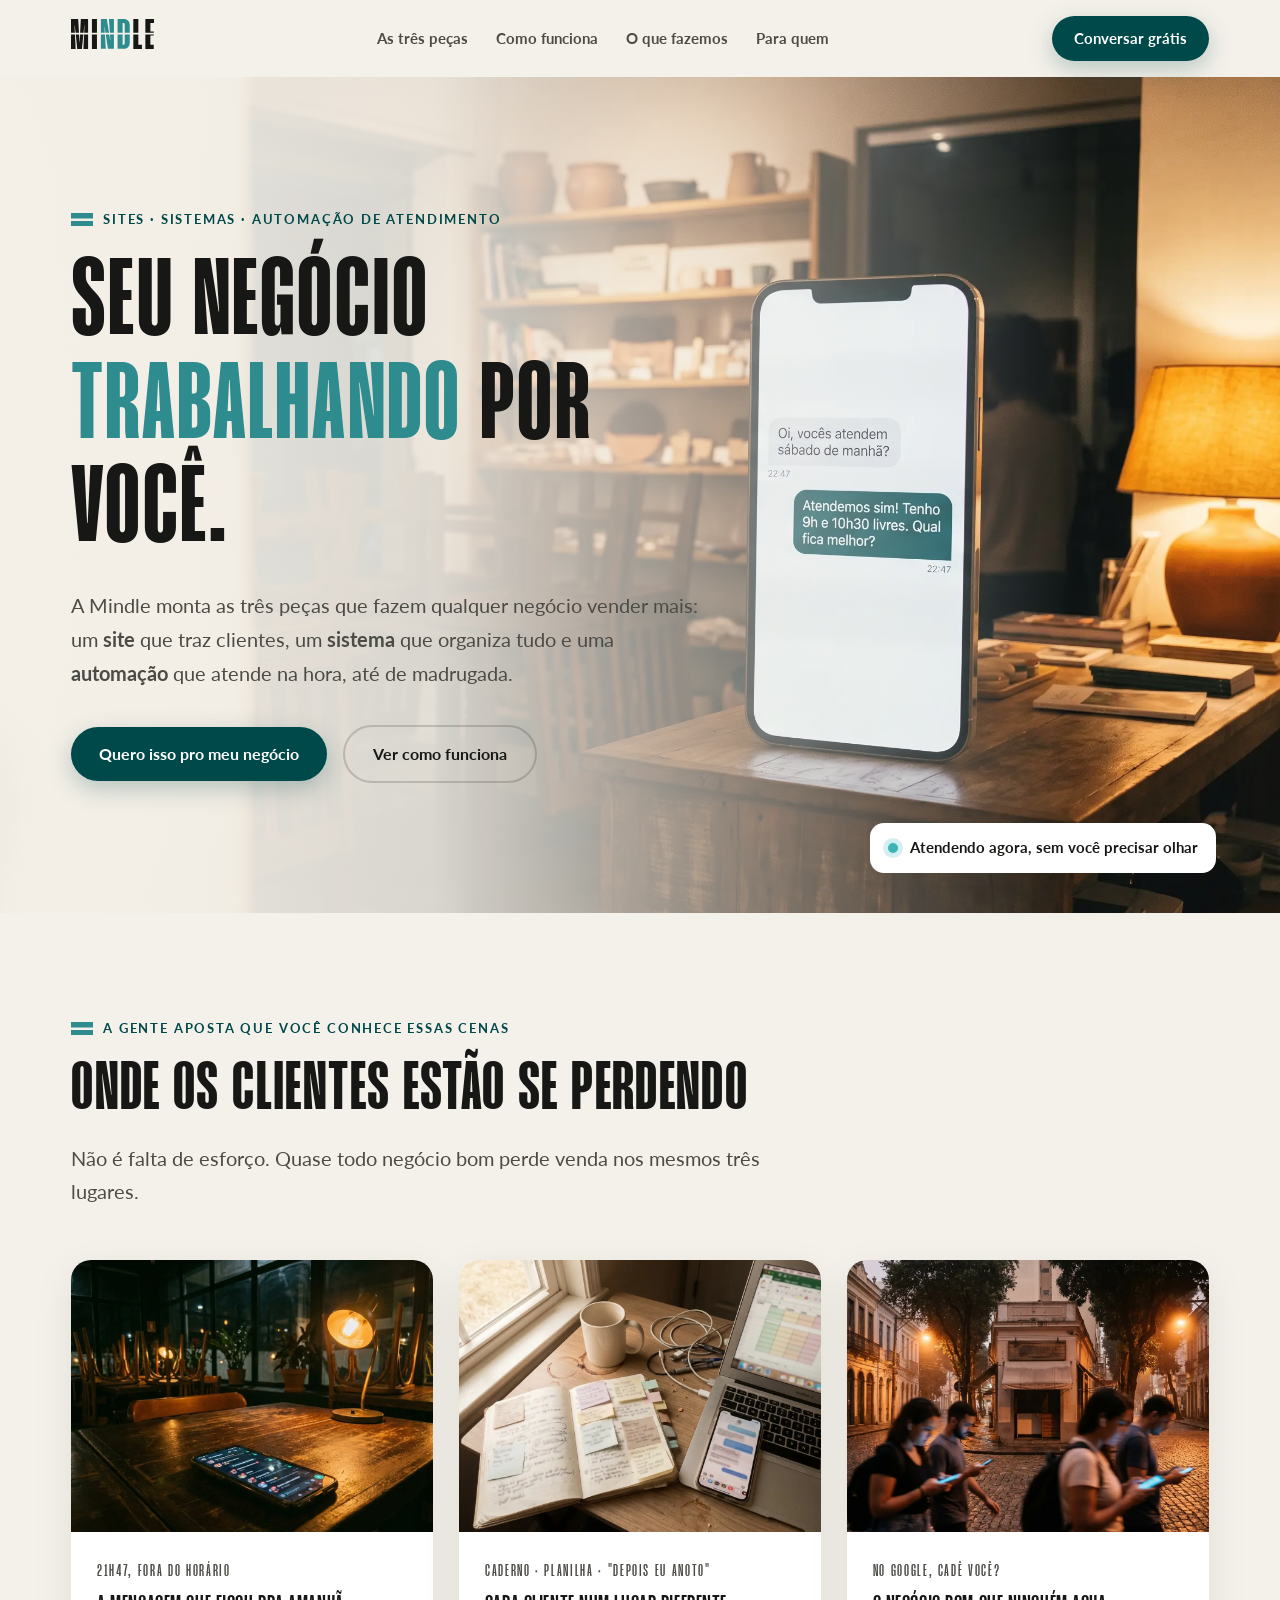
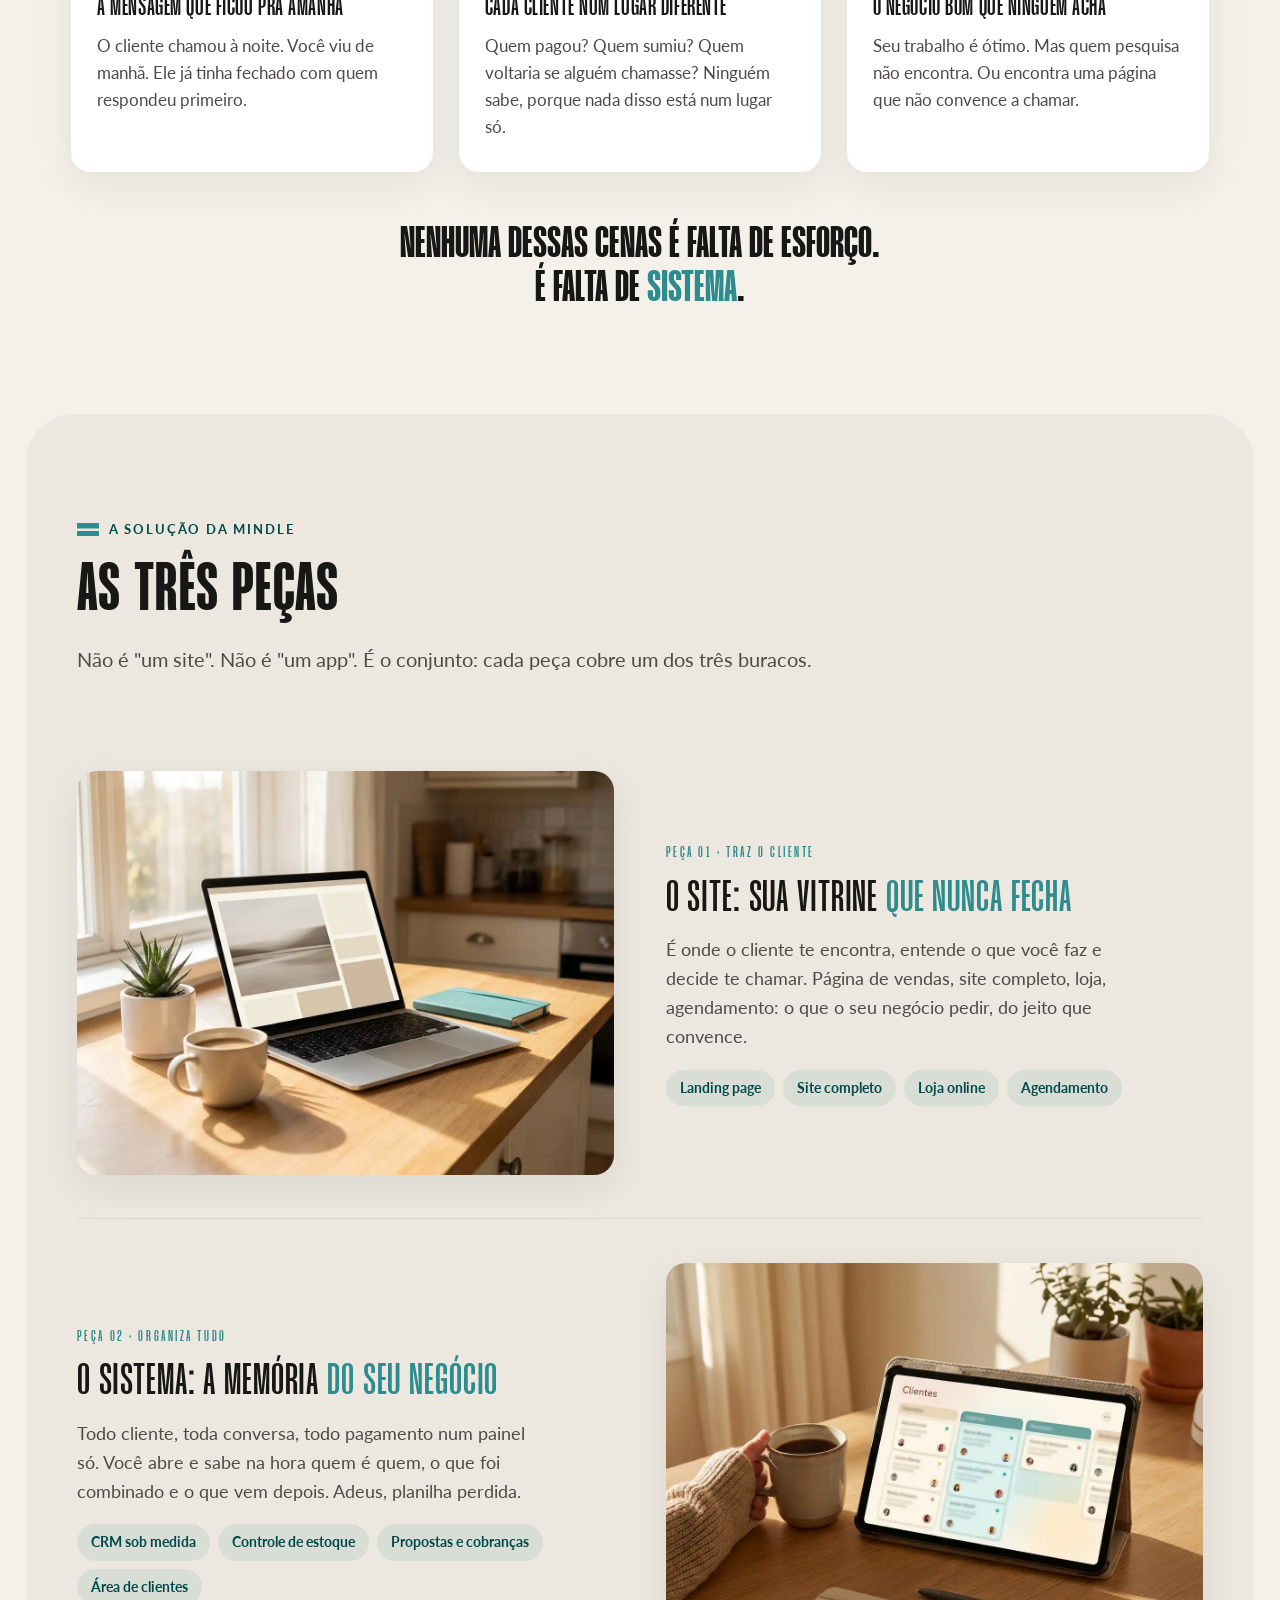
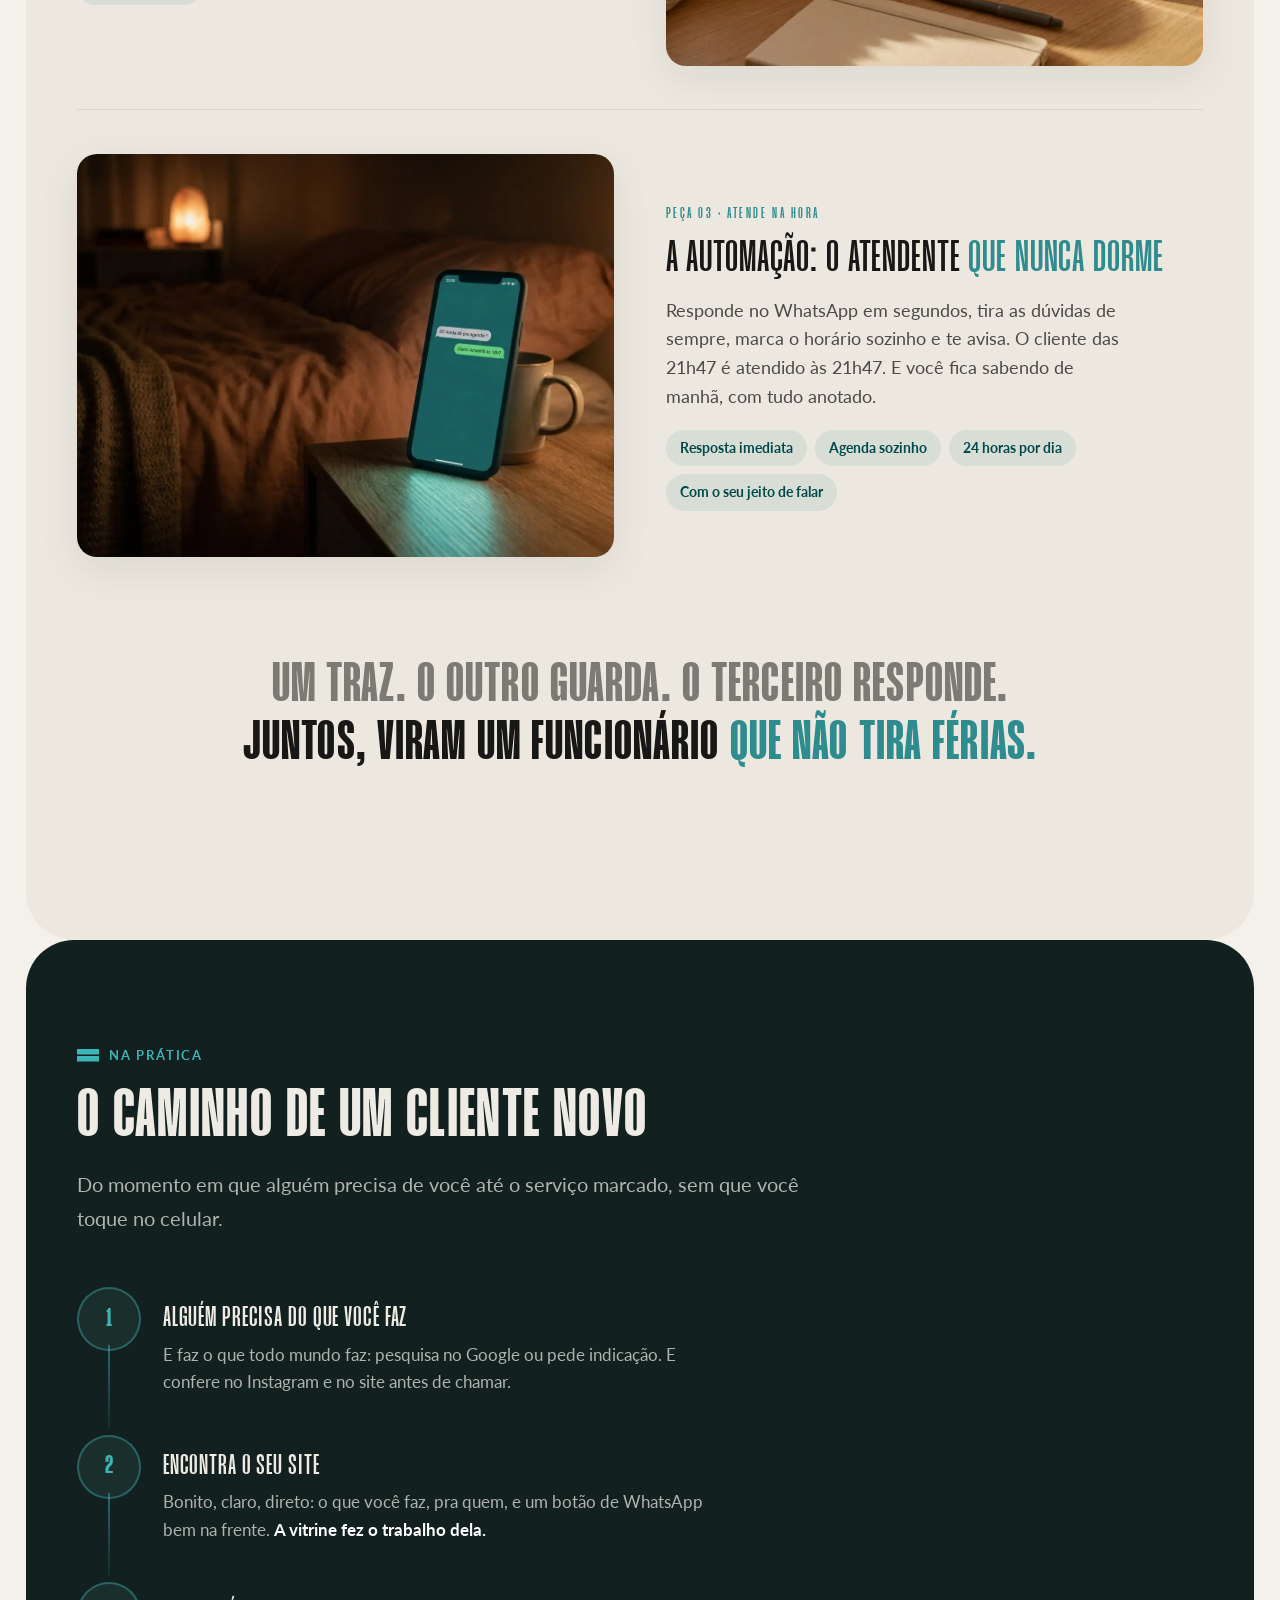
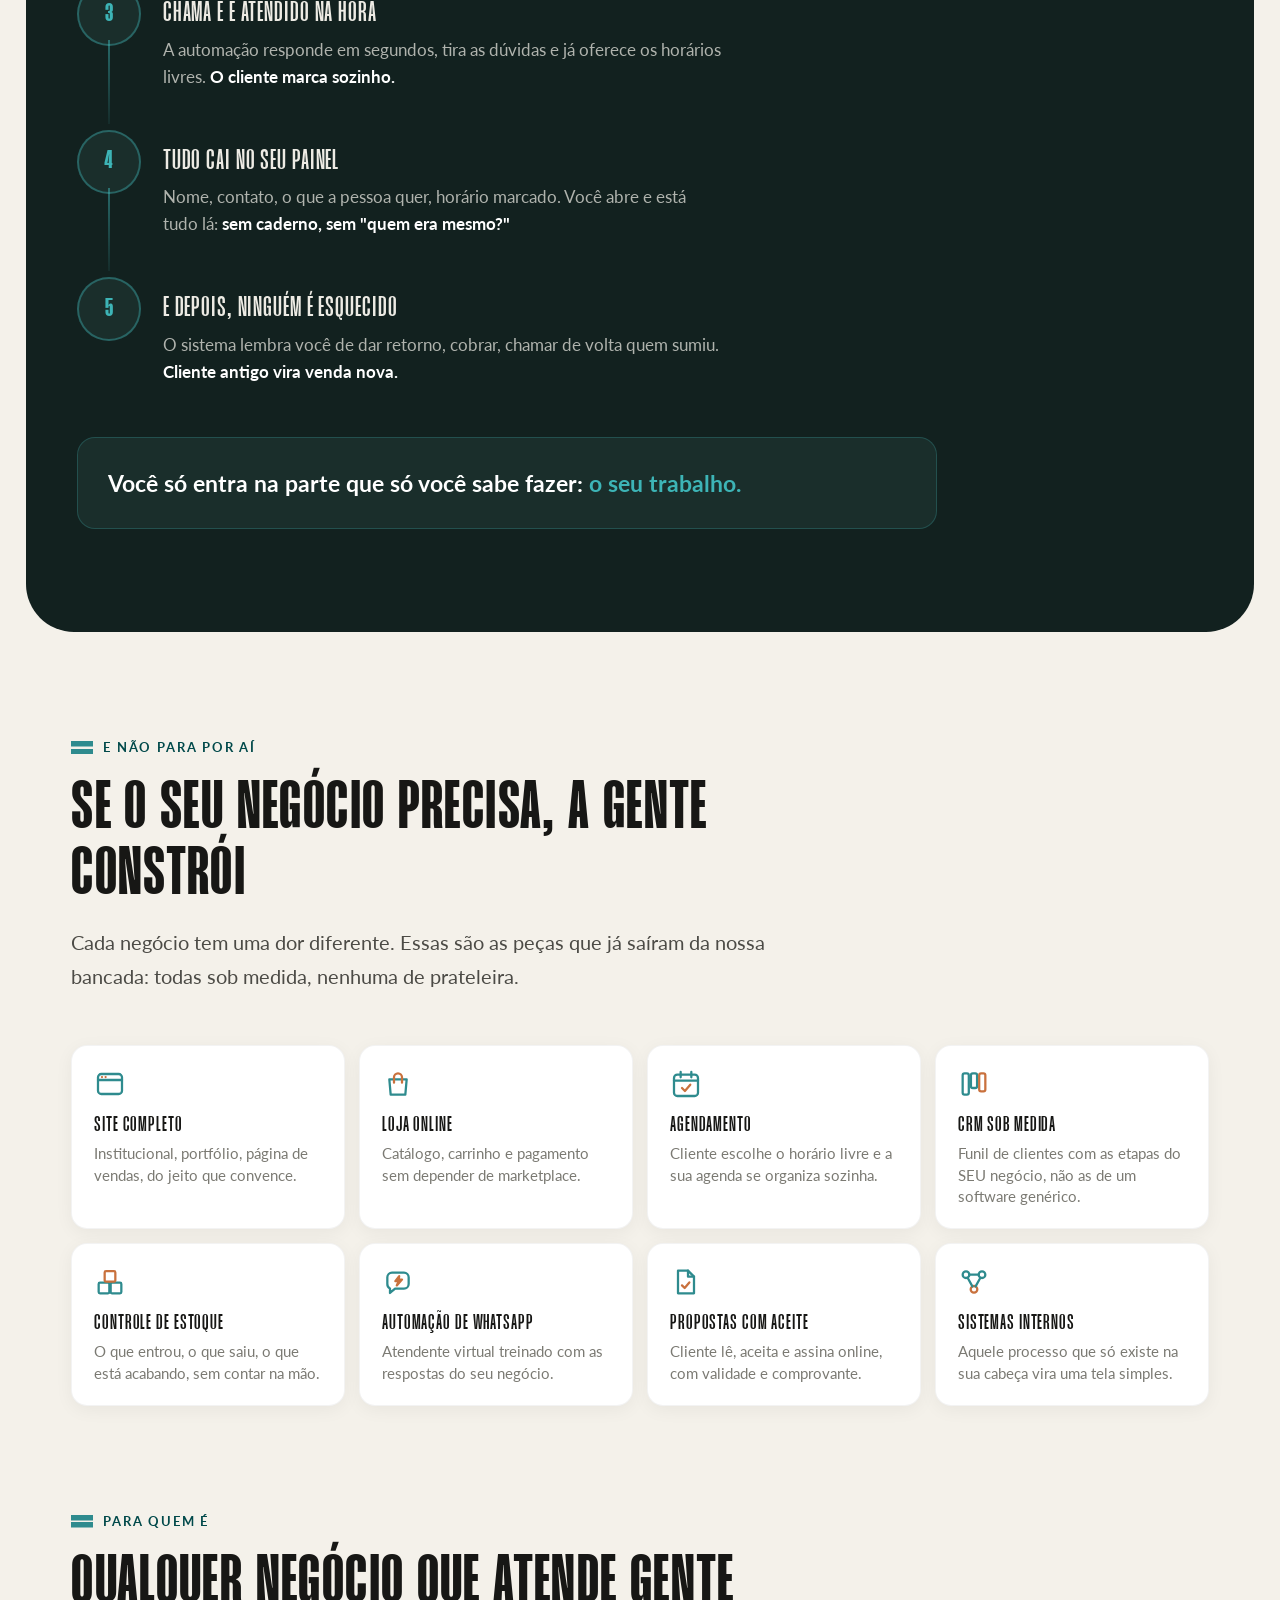
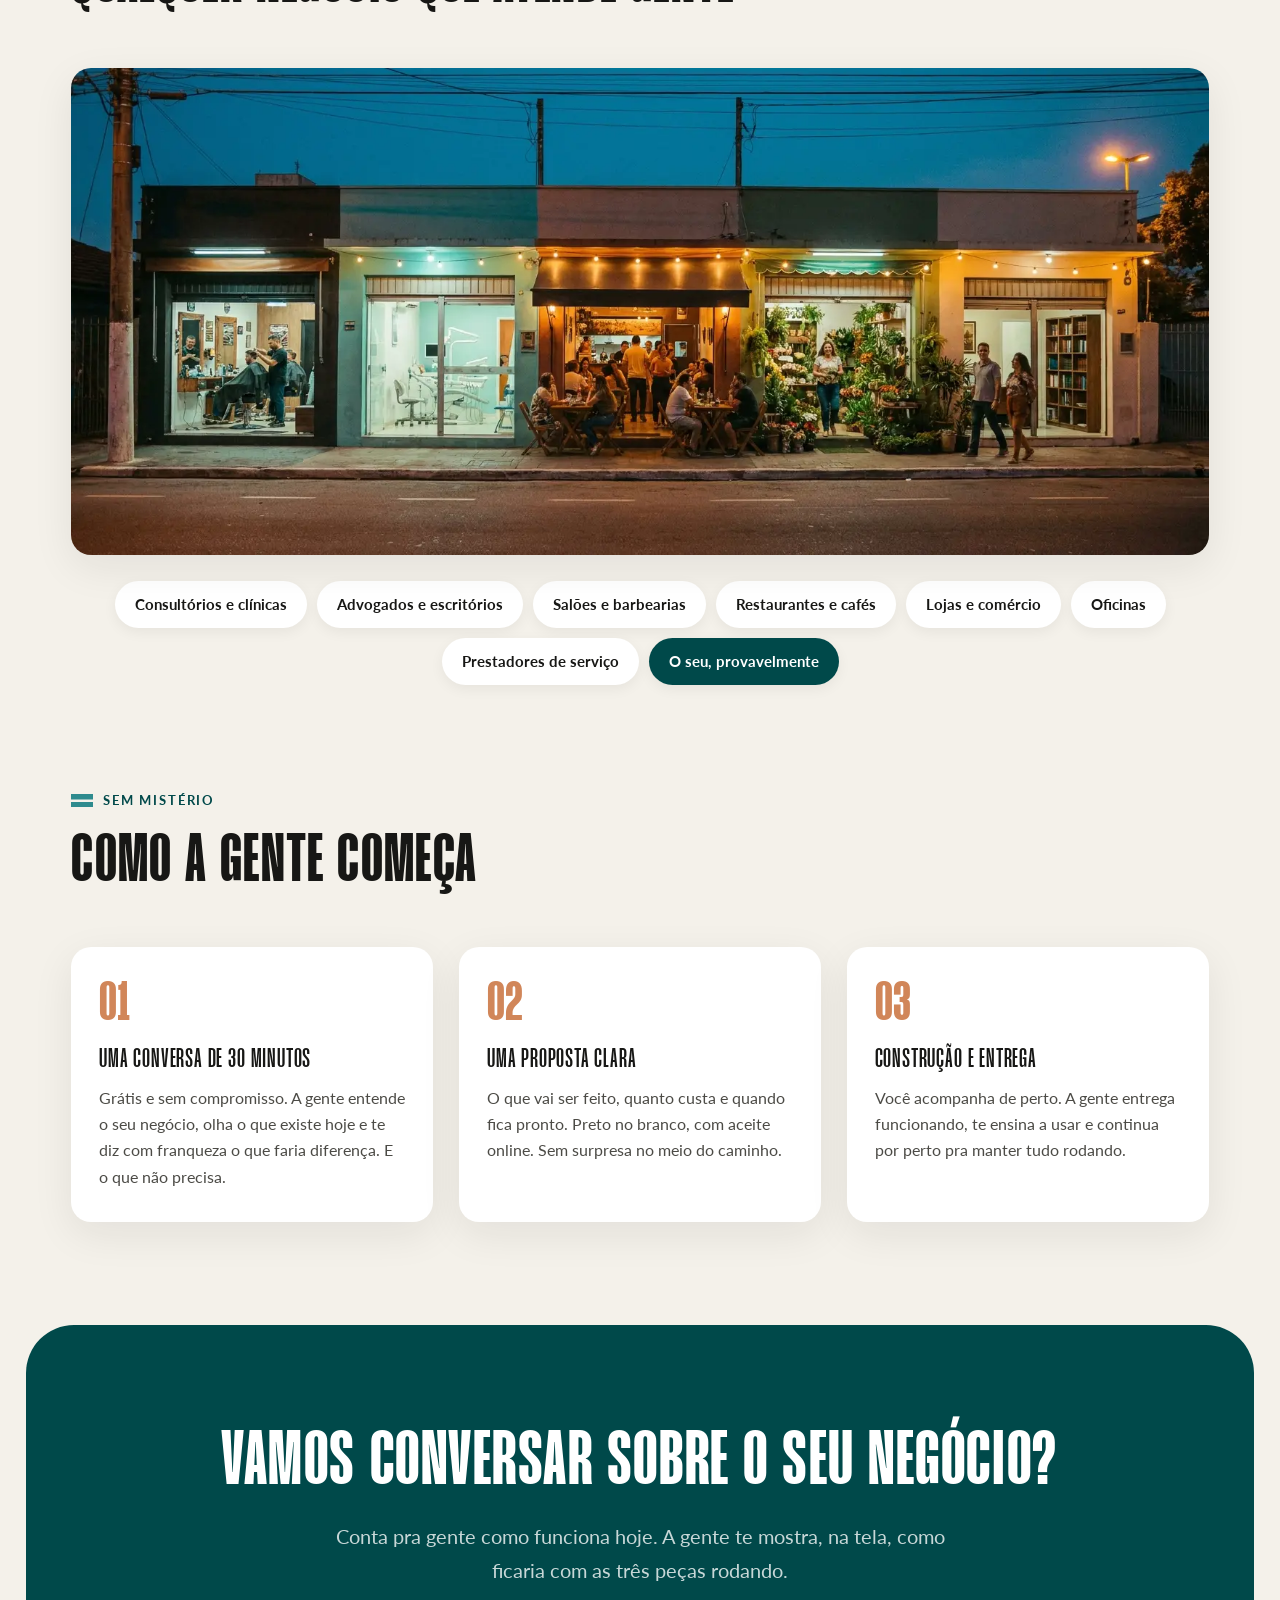
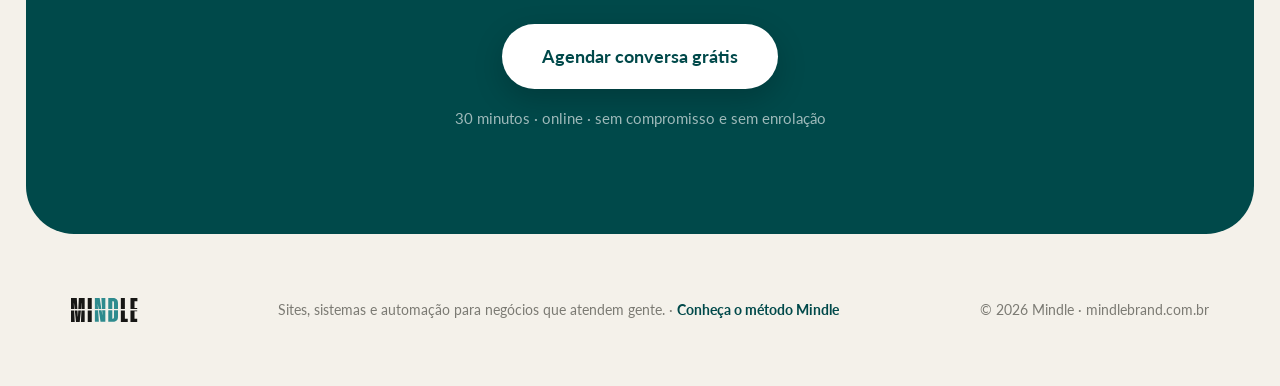
==== commit 96cb6018: "hero mobile: remove a pílula 'Conversa de 30 minutos...' Estava competindo visualmente com a foto e " ====
--- a/index.html
+++ b/index.html
@@ -3,8 +3,8 @@
 <head>
   <meta charset="UTF-8">
   <meta name="viewport" content="width=device-width, initial-scale=1.0">
-  <title>Mindle · Site, sistema e atendimento automático para o seu negócio</title>
-  <meta name="description" content="A Mindle monta as três peças que fazem um negócio vender mais: um site que traz clientes, um sistema que organiza tudo e uma automação que atende na hora, até de madrugada.">
+  <title>Mindle · Site, sistema e automação para seu negócio</title>
+  <meta name="description" content="A Mindle monta as três peças que fazem um negócio vender mais: site que traz cliente, sistema que organiza tudo e automação que atende até de madrugada.">
 
   <!-- Open Graph -->
   <meta property="og:title" content="Mindle · seu negócio funcionando por inteiro">
@@ -178,7 +178,6 @@
     .hero h1 .tx { color: var(--teal); }
     .hero .lead { max-width: 54ch; }
     .hero-cta { display: flex; flex-wrap: wrap; align-items: center; gap: 16px; margin-top: 34px; }
-    .hero-note { font-size: 14px; color: var(--muted); }
 
     .hero-badge {
       position: absolute; right: clamp(20px, 5vw, 72px); bottom: clamp(20px, 3.5vw, 40px);
@@ -209,7 +208,6 @@
       }
       .hero-badge { right: 16px; bottom: 18px; }
       .hero .btn-ghost { background: rgba(244,241,234,0.82); border-color: rgba(23,23,21,0.25); }
-      .hero-note { color: var(--ink); background: rgba(244,241,234,0.78); display: inline-block; padding: 6px 14px; border-radius: 999px; }
     }
 
     /* ── Cenas (dores) ──────────────────────────────────── */
@@ -439,7 +437,6 @@
             <a class="btn btn-solid" href="agenda.html">Quero isso pro meu negócio</a>
             <a class="btn btn-ghost" href="#cenas">Ver como funciona</a>
           </div>
-          <p class="hero-note rv rv-d3" style="margin-top:16px;">Conversa de 30 minutos, grátis e sem compromisso.</p>
         </div>
       </div>
       <div class="hero-badge rv rv-d3"><span class="dot"></span> Atendendo agora, sem você precisar olhar</div>
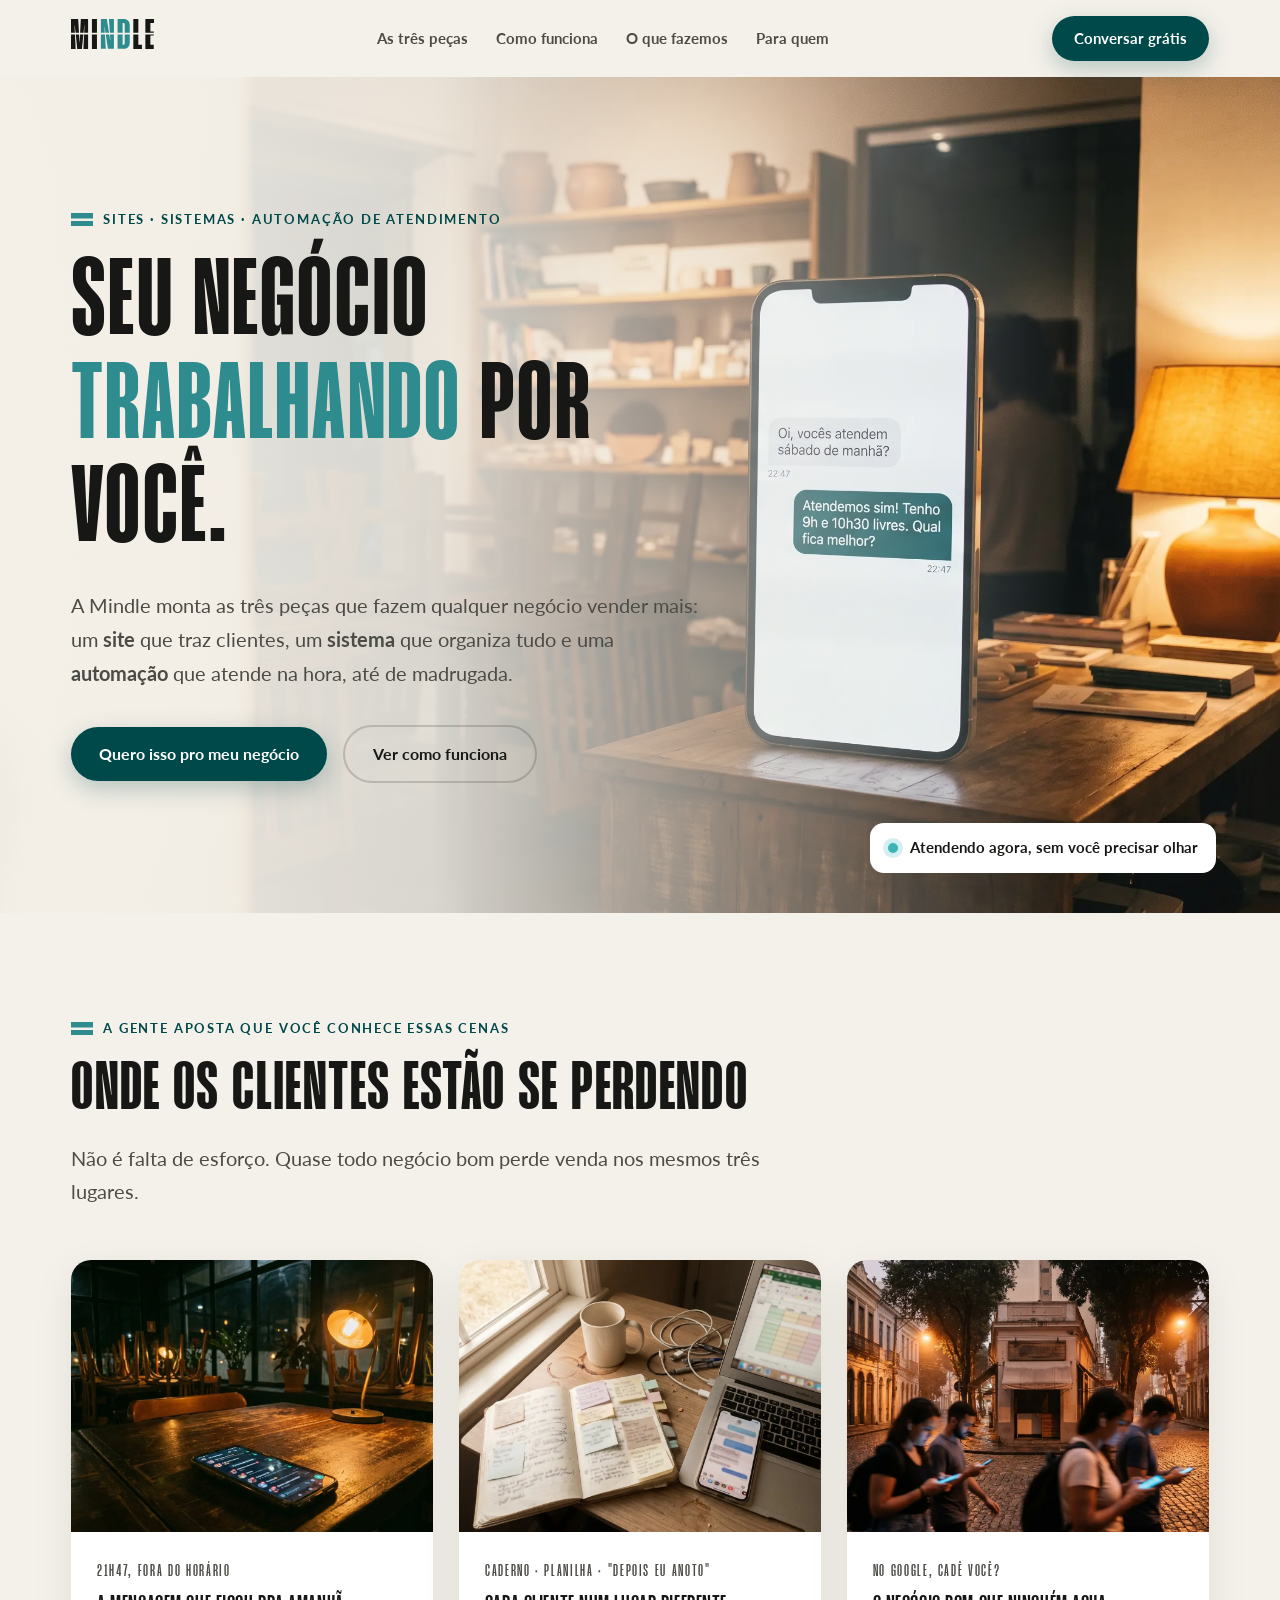
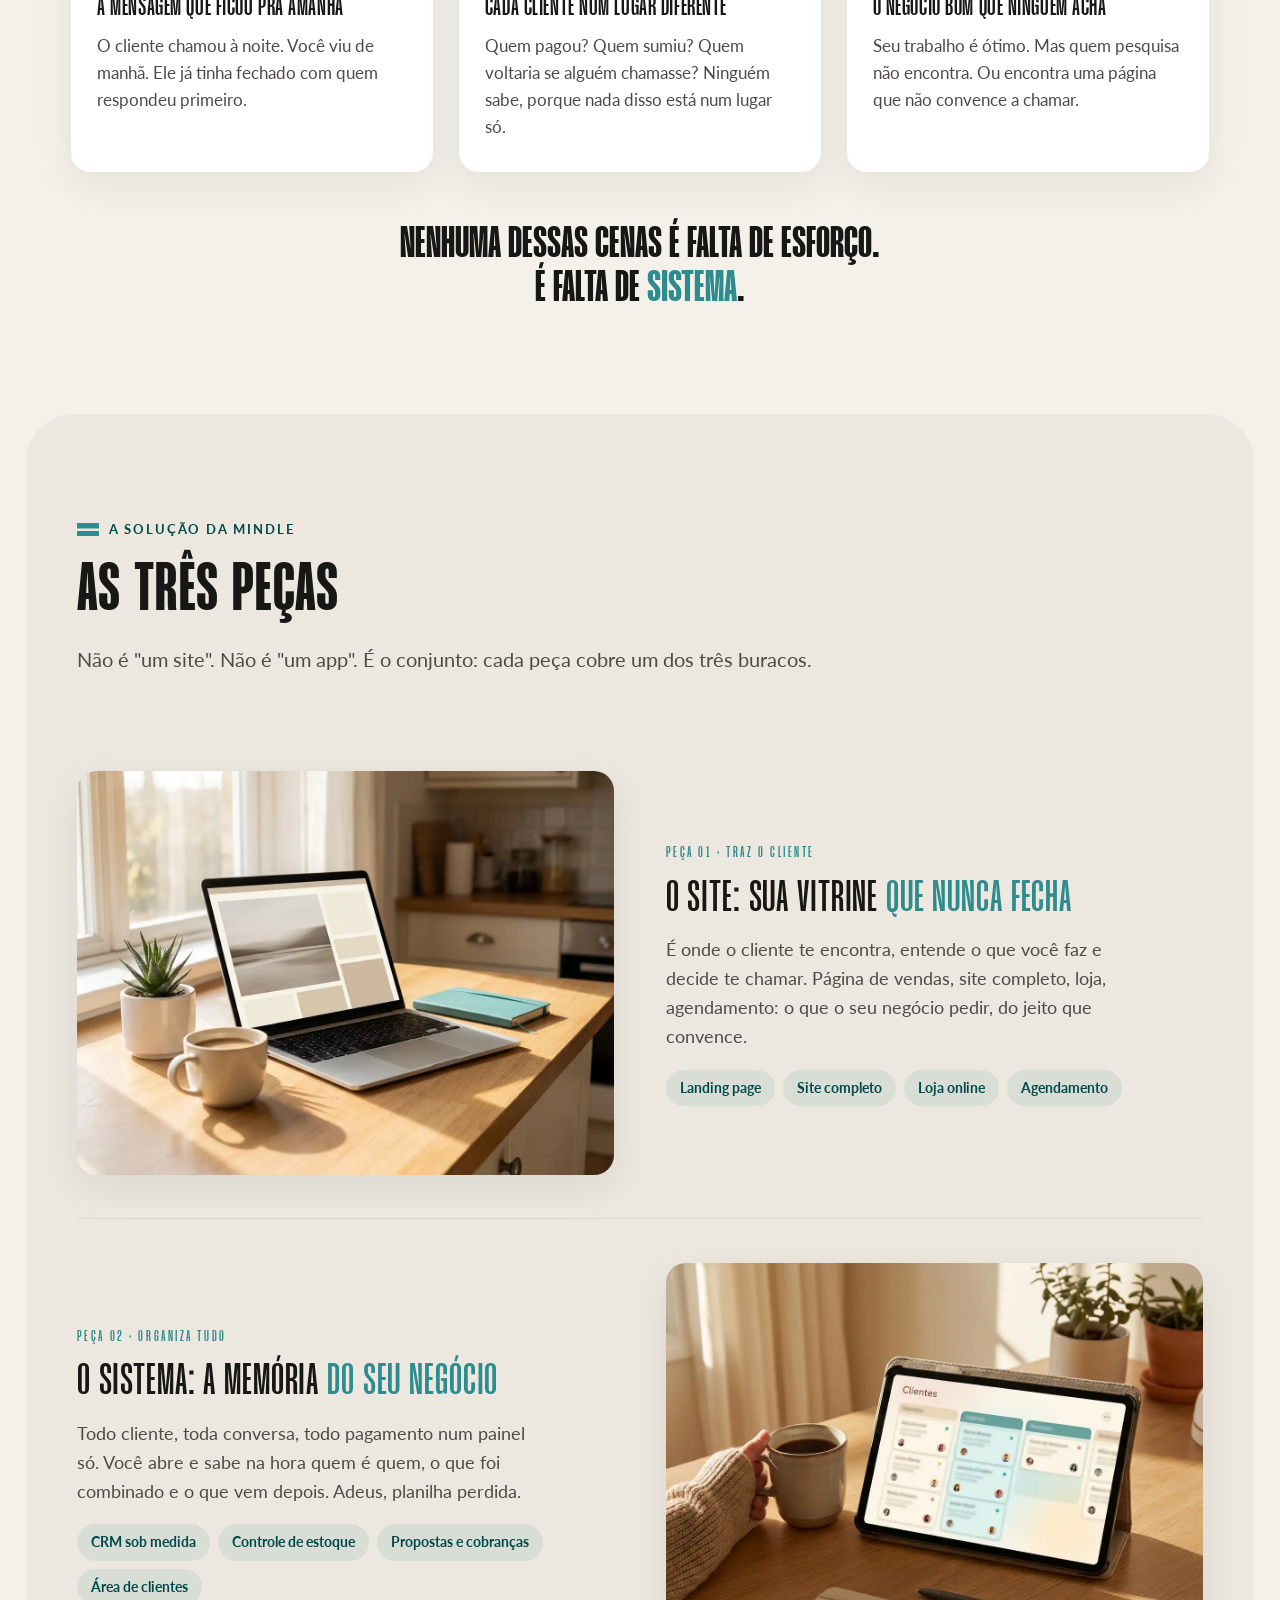
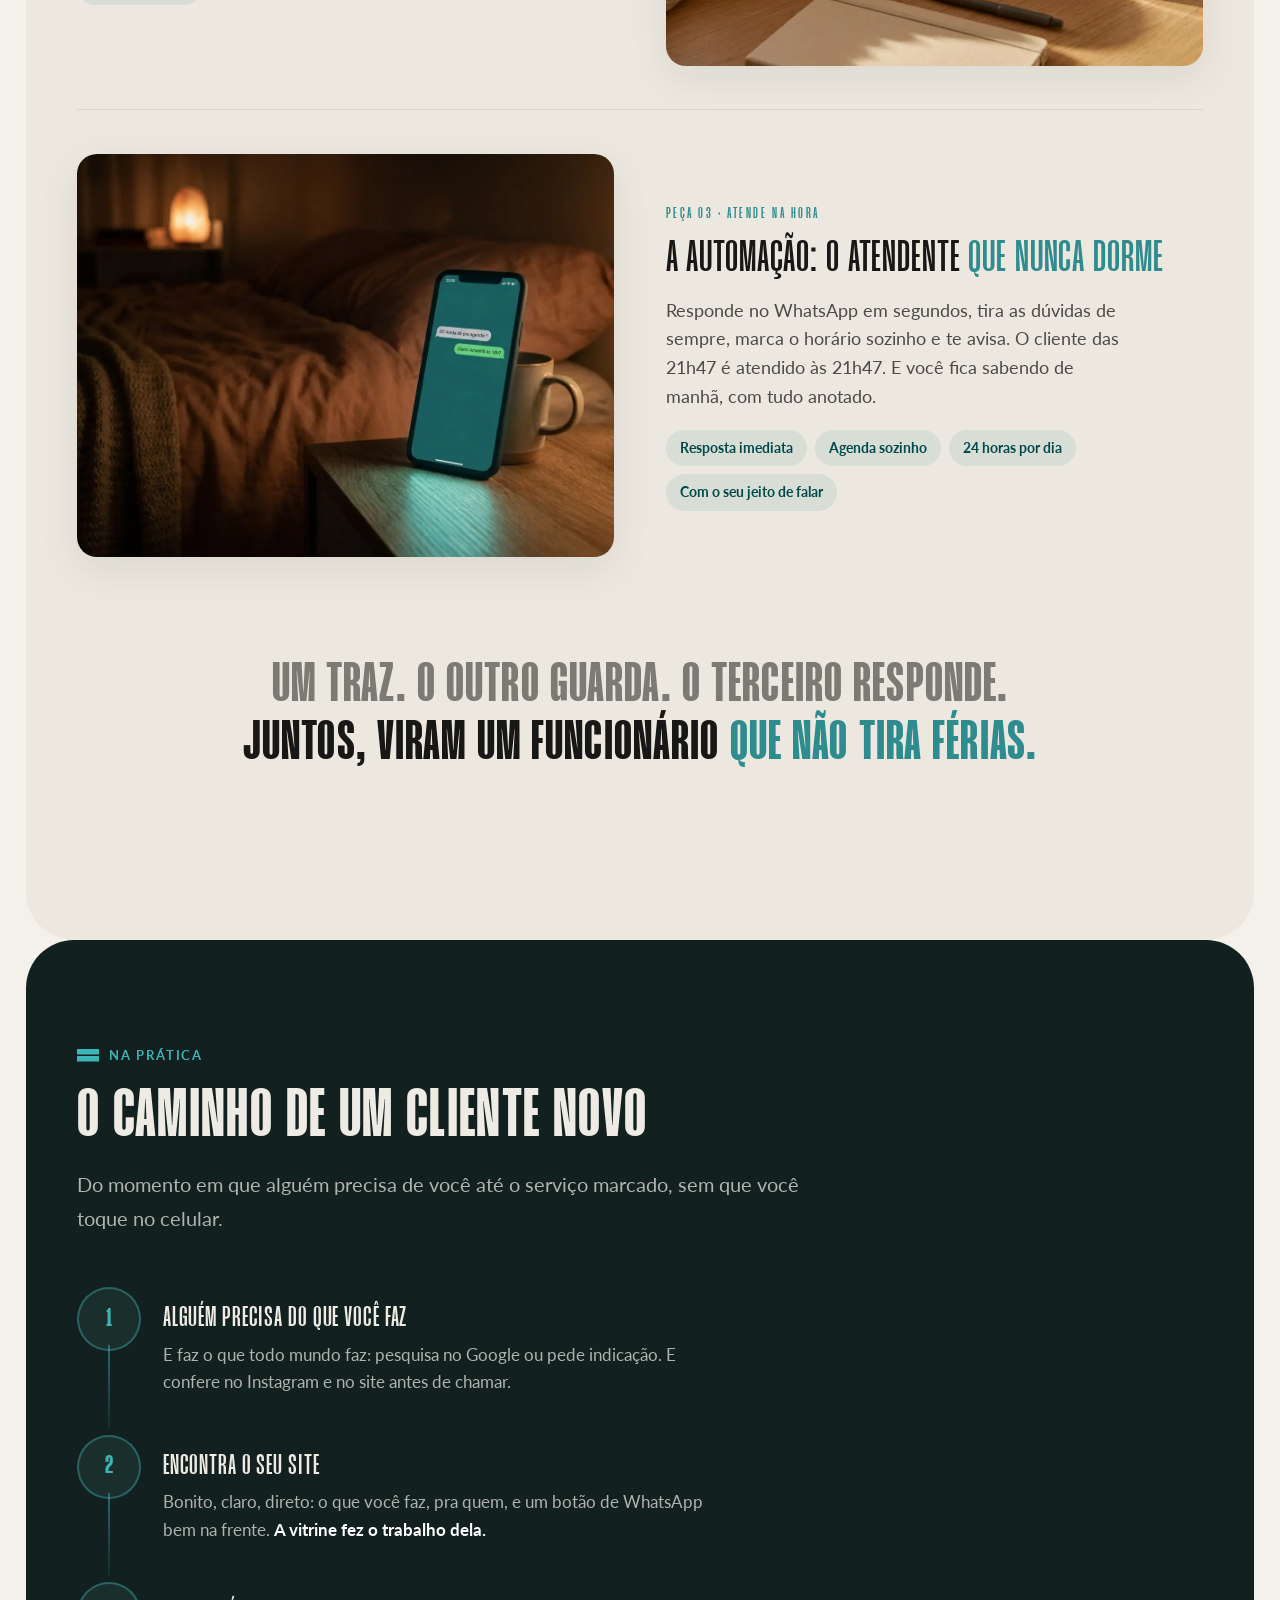
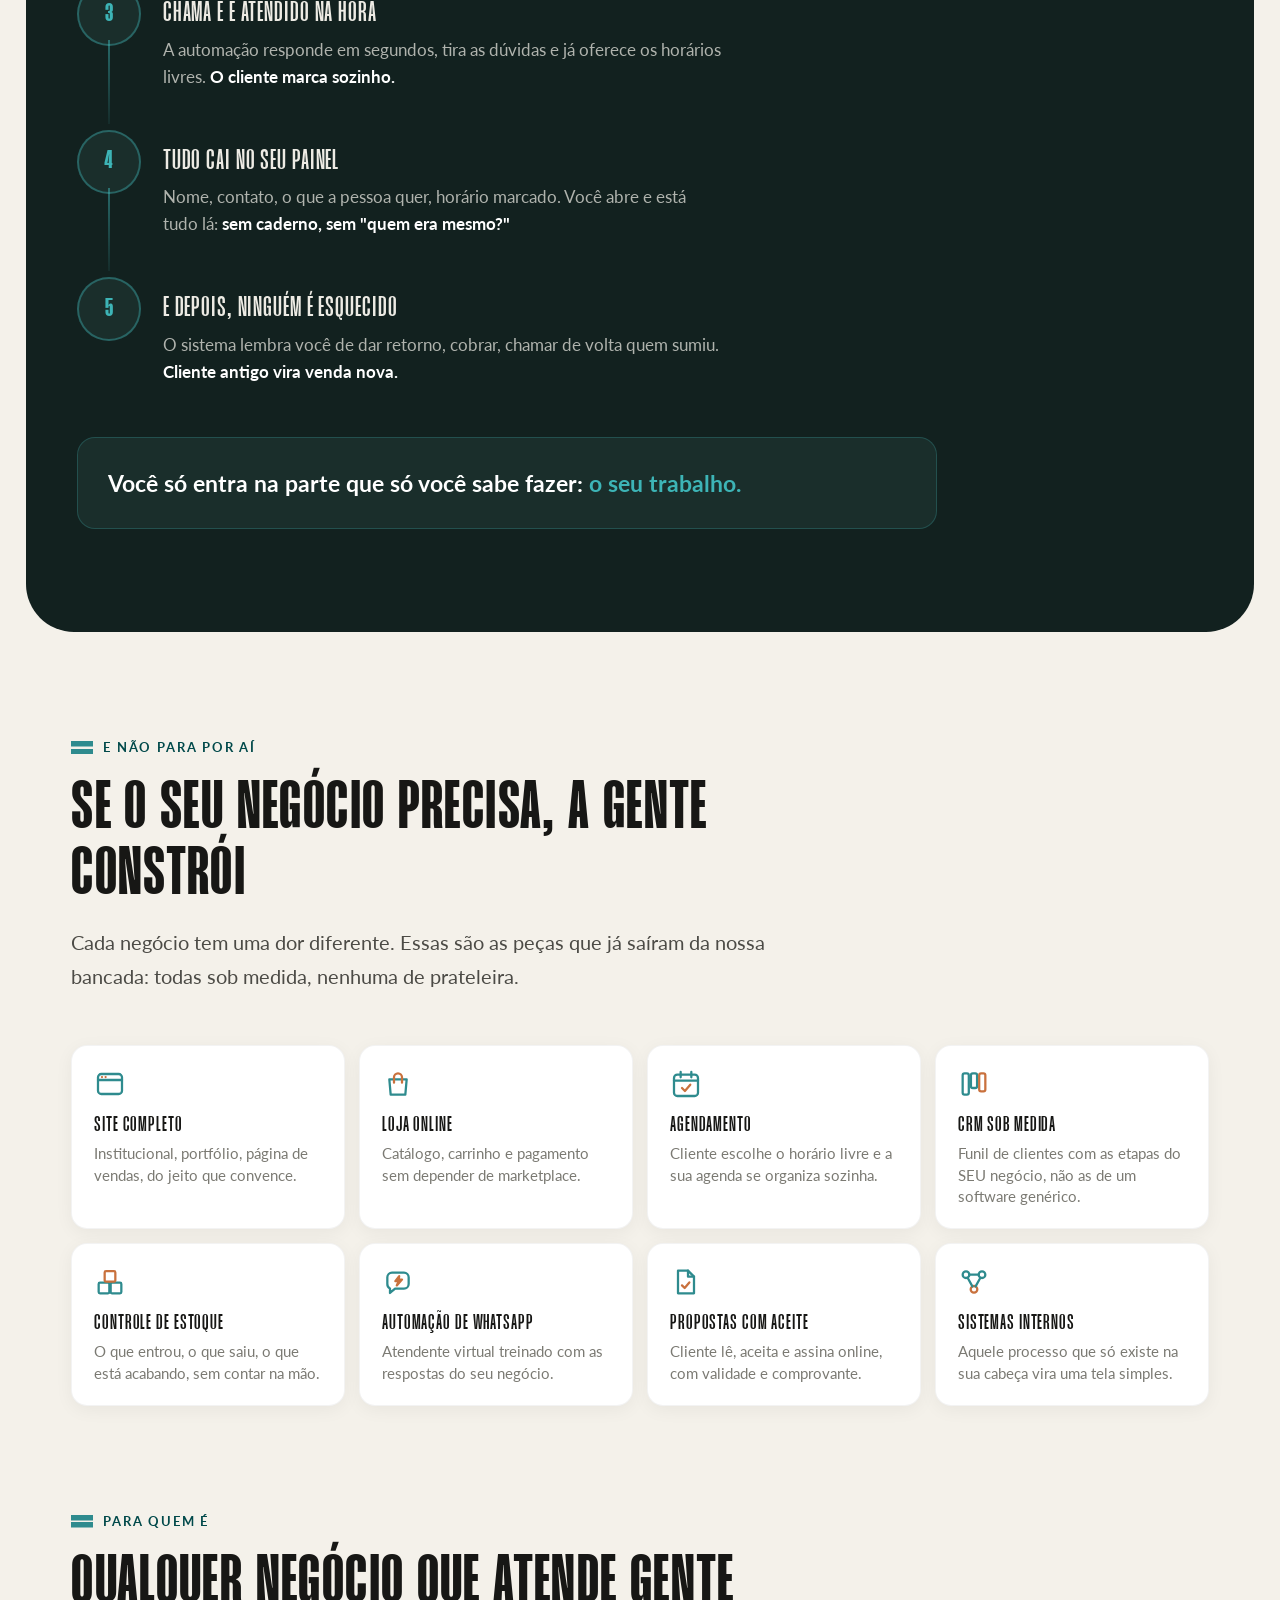
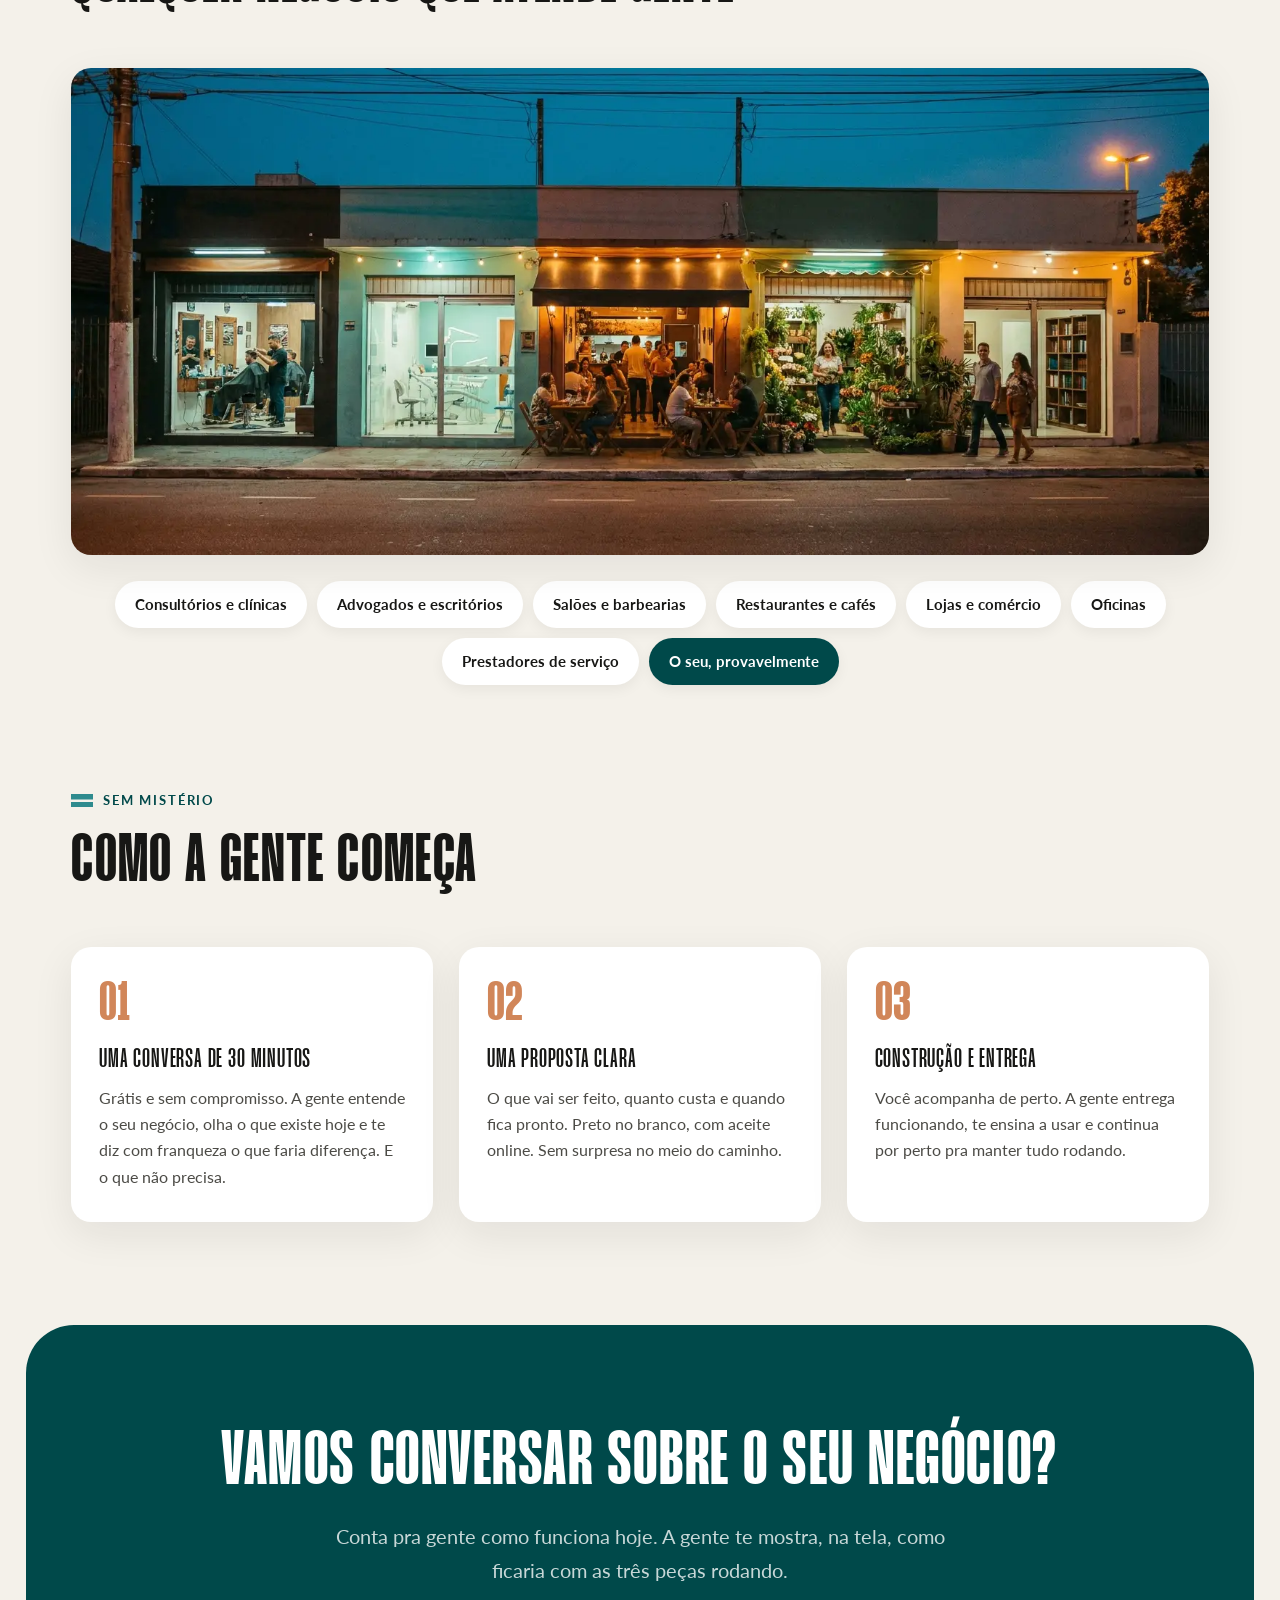
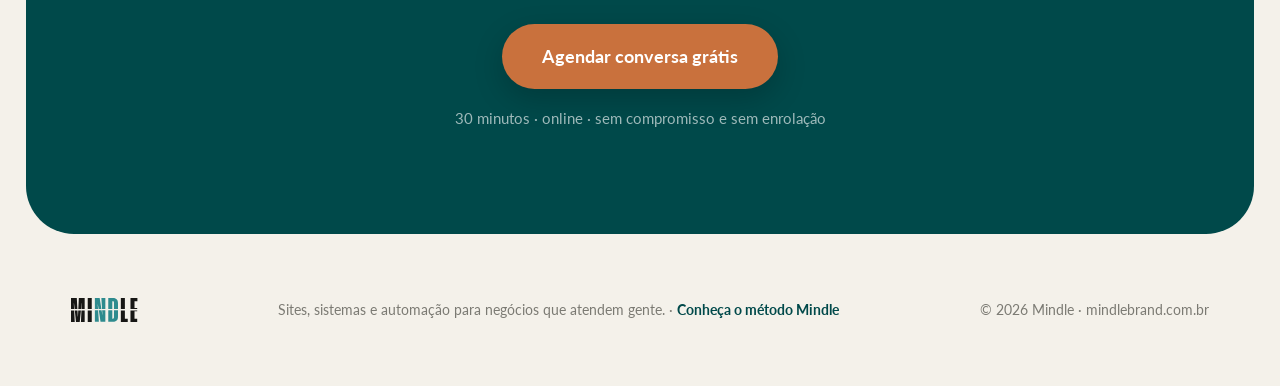
==== commit 8813ac9a: "CTA final: fundo terracota #C9713D com texto branco Hover mantém o visual anterior do botão (fundo b" ====
--- a/index.html
+++ b/index.html
@@ -387,8 +387,8 @@
     .cta-fim { background: var(--teal-deep); color: #fff; border-radius: clamp(24px, 4vw, 48px); text-align: center; }
     .cta-fim .display { font-size: clamp(42px, 6vw, 92px); }
     .cta-fim .lead { color: rgba(255,255,255,0.78); max-width: 52ch; margin: 20px auto 0; }
-    .cta-fim .btn-solid { background: #fff; color: var(--teal-deep); box-shadow: 0 10px 30px rgba(0,0,0,0.2); margin-top: 36px; font-size: 18px; padding: 18px 40px; }
-    .cta-fim .btn-solid:hover { background: var(--cream); }
+    .cta-fim .btn-solid { background: #C9713D; color: #fff; box-shadow: 0 10px 30px rgba(0,0,0,0.2); margin-top: 36px; font-size: 18px; padding: 18px 40px; }
+    .cta-fim .btn-solid:hover { background: #fff; color: var(--teal-deep); }
     .cta-fim .nota { display: block; margin-top: 18px; font-size: 14.5px; color: rgba(255,255,255,0.62); }
 
     /* ── Footer ─────────────────────────────────────────── */
@@ -420,7 +420,7 @@
         <a href="#alem">O que fazemos</a>
         <a href="#quem">Para quem</a>
       </nav>
-      <a class="btn btn-solid btn-sm" href="agenda.html">Conversar grátis</a>
+      <a class="btn btn-solid btn-sm" href="https://wa.me/5541998619917?text=Ol%C3%A1%2C%20vim%20pelo%20site." target="_blank" rel="noopener">Conversar grátis</a>
     </div>
   </header>
 
@@ -434,7 +434,7 @@
           <h1 class="display rv rv-d1">Seu negócio <span class="tx">trabalhando</span> por você.</h1>
           <p class="lead rv rv-d2">A Mindle monta as três peças que fazem qualquer negócio vender mais: um <strong>site</strong> que traz clientes, um <strong>sistema</strong> que organiza tudo e uma <strong>automação</strong> que atende na hora, até de madrugada.</p>
           <div class="hero-cta rv rv-d3">
-            <a class="btn btn-solid" href="agenda.html">Quero isso pro meu negócio</a>
+            <a class="btn btn-solid" href="https://wa.me/5541998619917?text=Ol%C3%A1%2C%20vim%20pelo%20site." target="_blank" rel="noopener">Quero isso pro meu negócio</a>
             <a class="btn btn-ghost" href="#cenas">Ver como funciona</a>
           </div>
         </div>
@@ -636,7 +636,7 @@
       <div class="wrap">
         <h2 class="display rv">Vamos conversar sobre o seu negócio?</h2>
         <p class="lead rv rv-d1">Conta pra gente como funciona hoje. A gente te mostra, na tela, como ficaria com as três peças rodando.</p>
-        <a class="btn btn-solid rv rv-d2" href="agenda.html">Agendar conversa grátis</a>
+        <a class="btn btn-solid rv rv-d2" href="https://wa.me/5541998619917?text=Ol%C3%A1%2C%20vim%20pelo%20site." target="_blank" rel="noopener">Agendar conversa grátis</a>
         <span class="nota rv rv-d2">30 minutos · online · sem compromisso e sem enrolação</span>
       </div>
     </section>
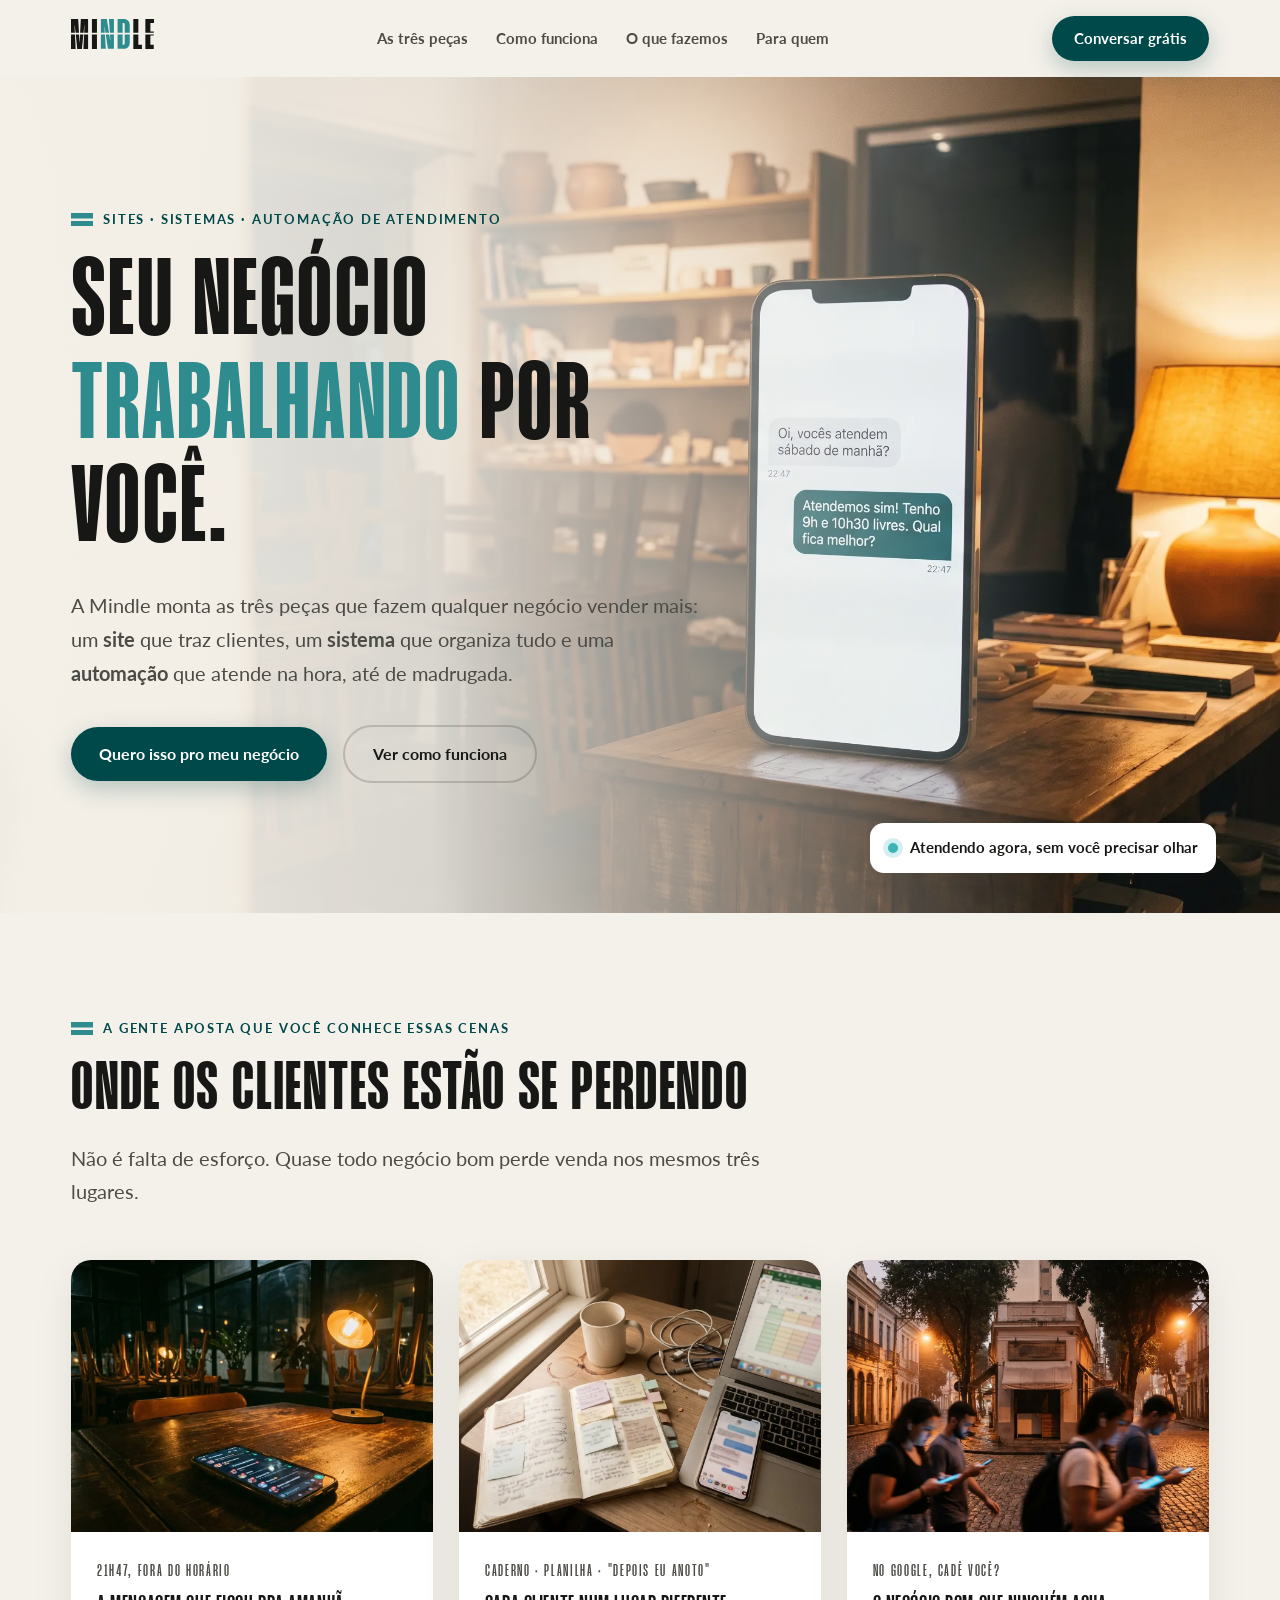
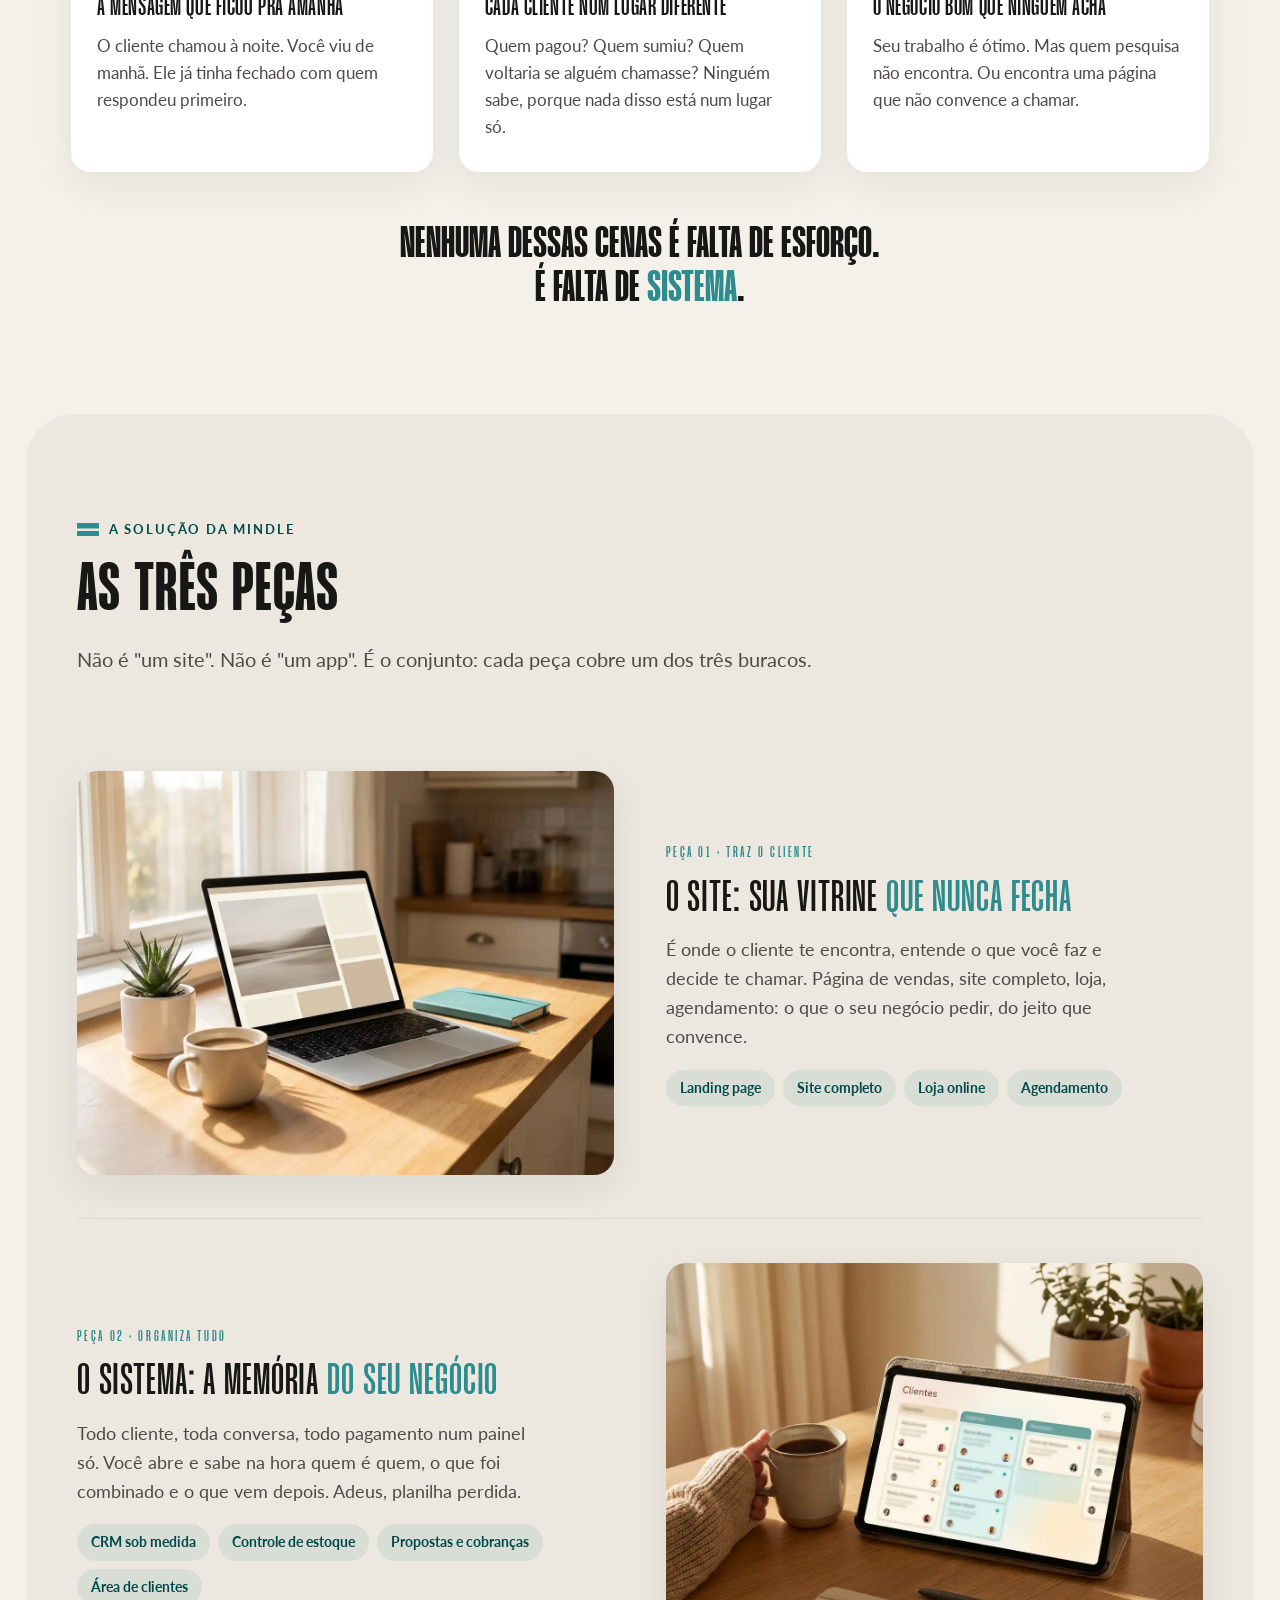
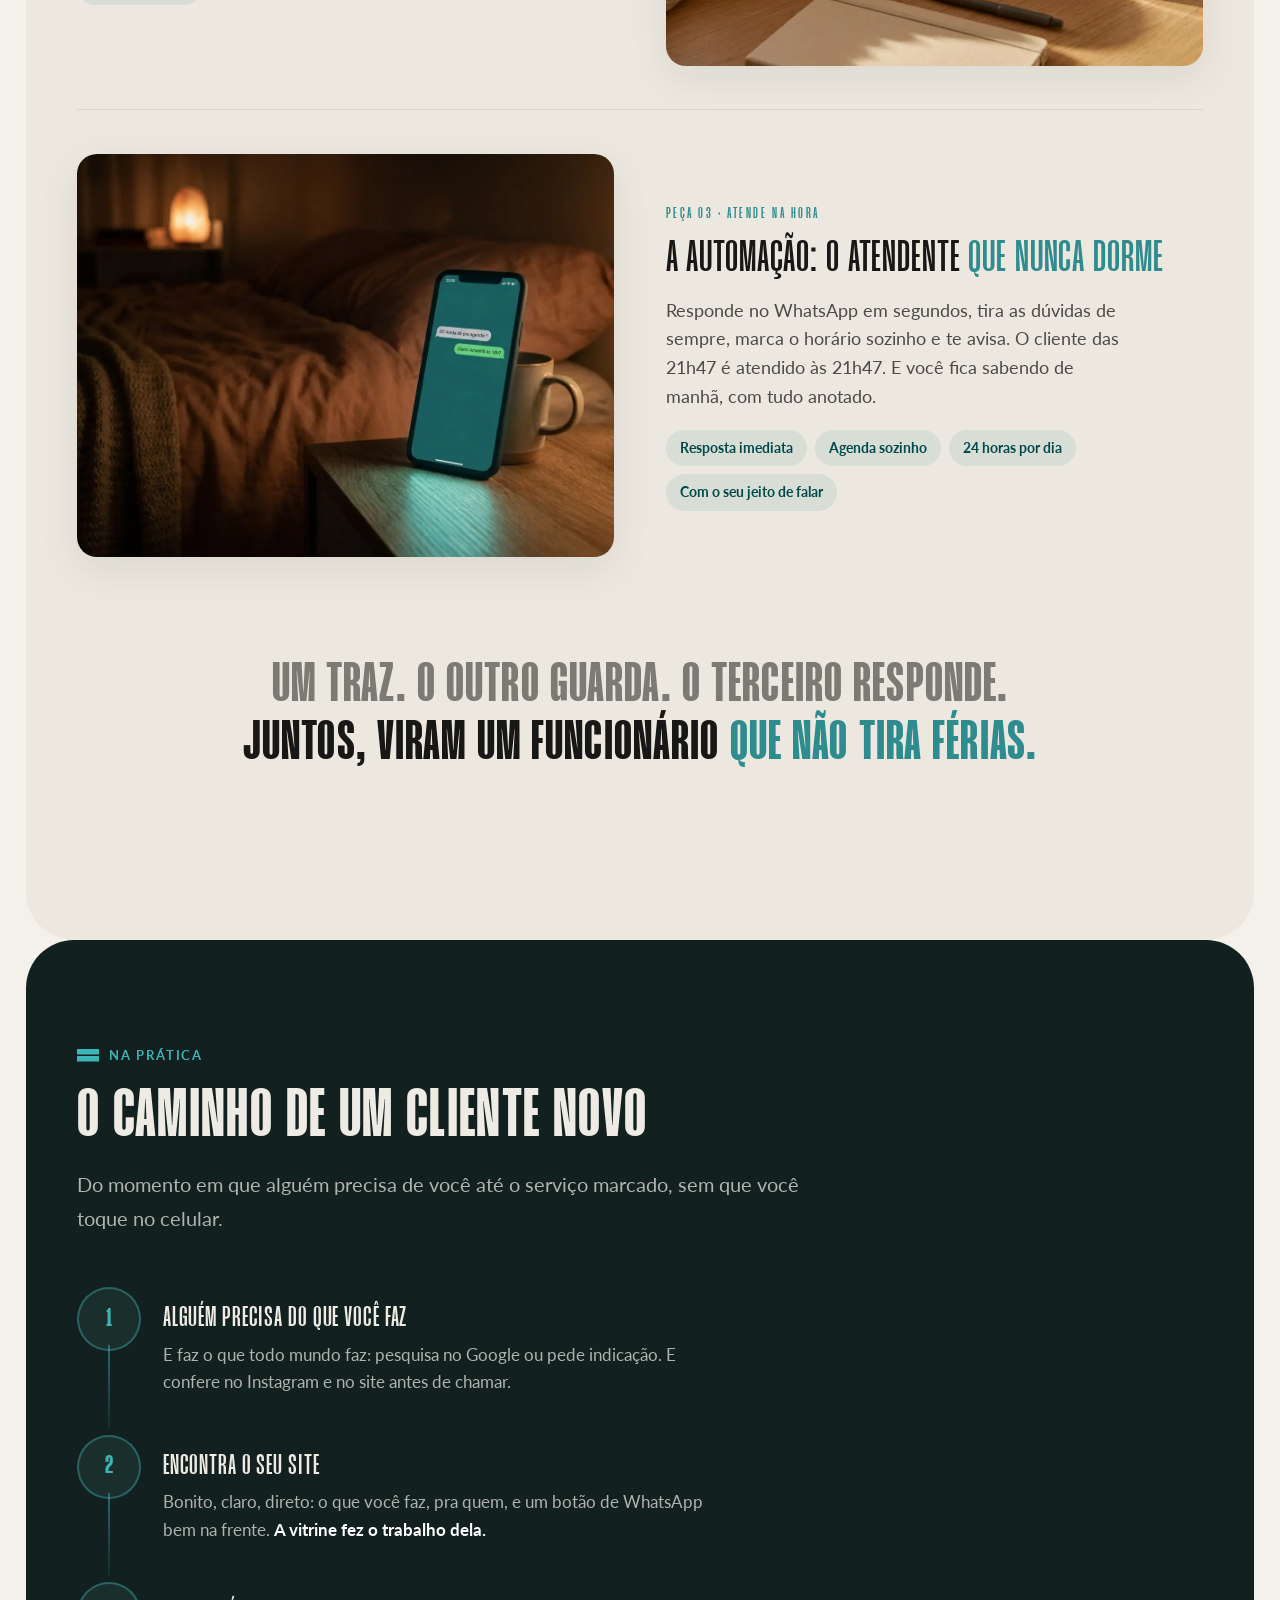
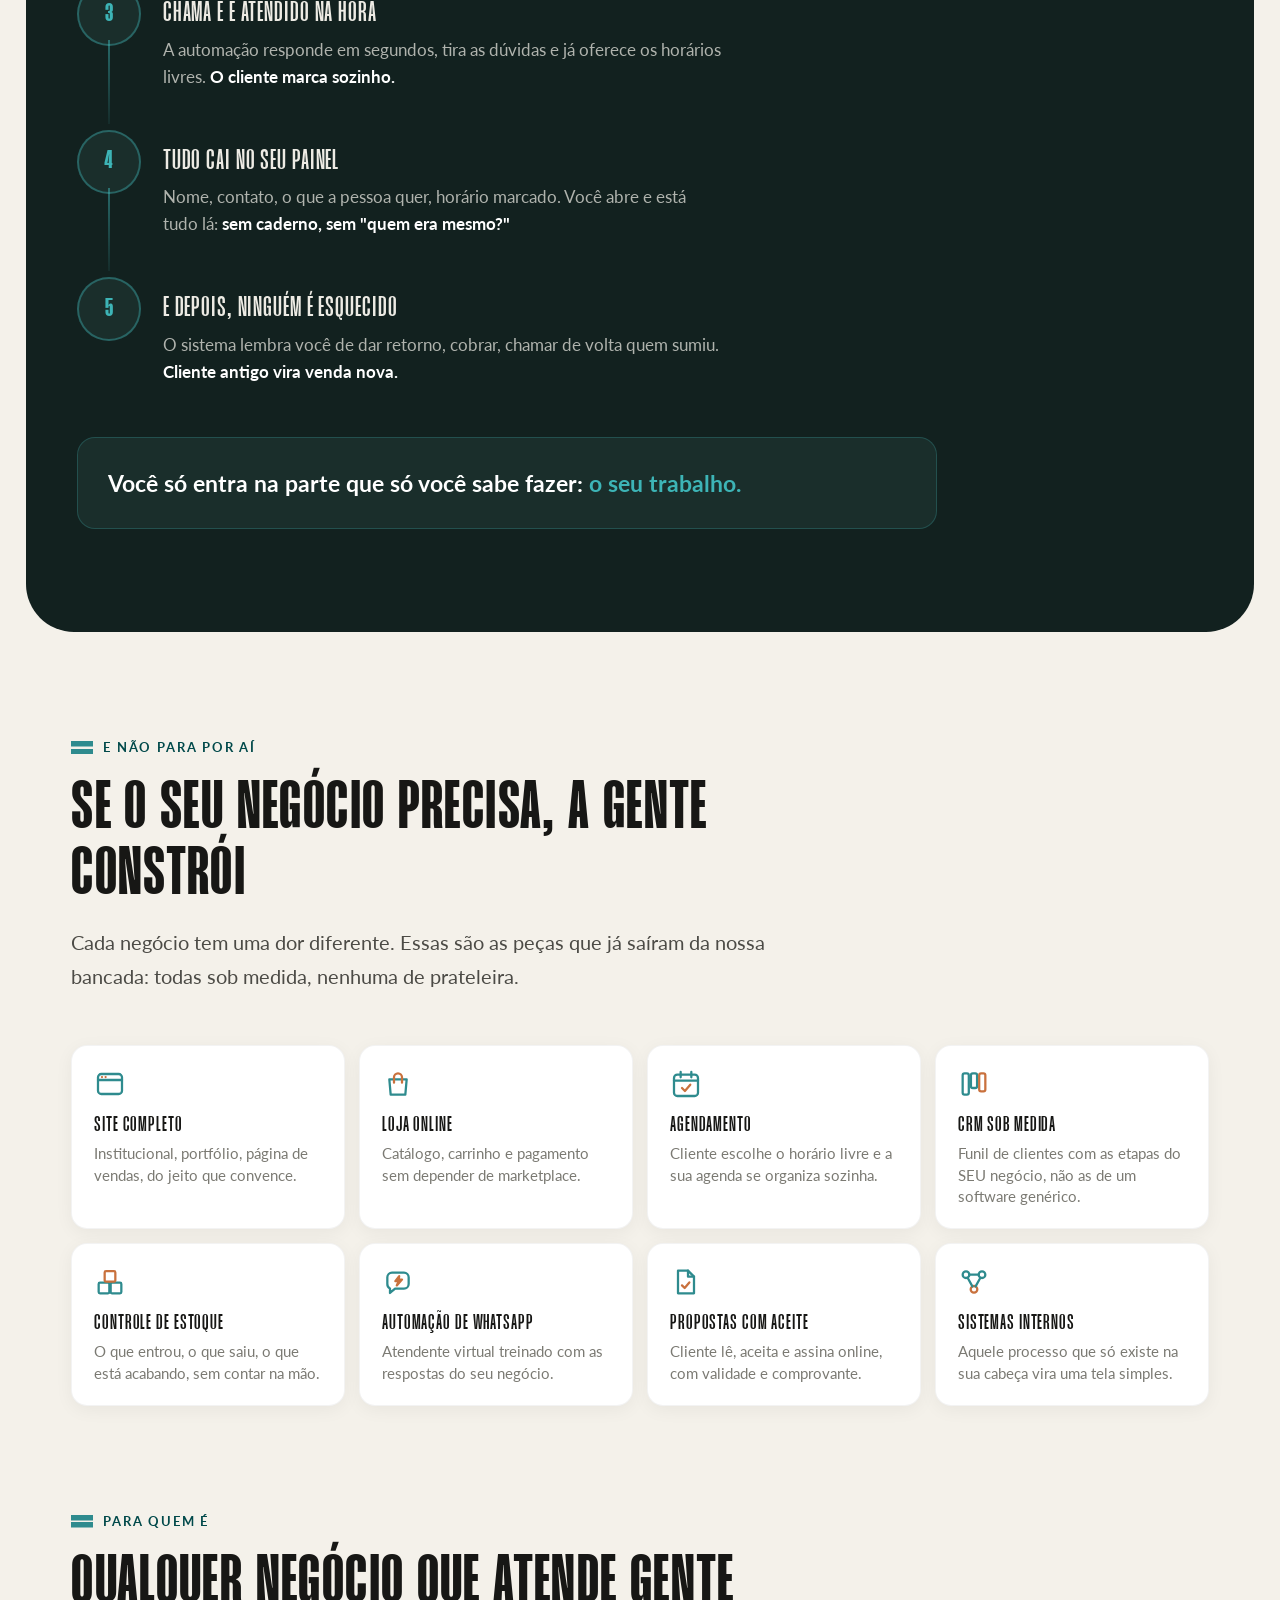
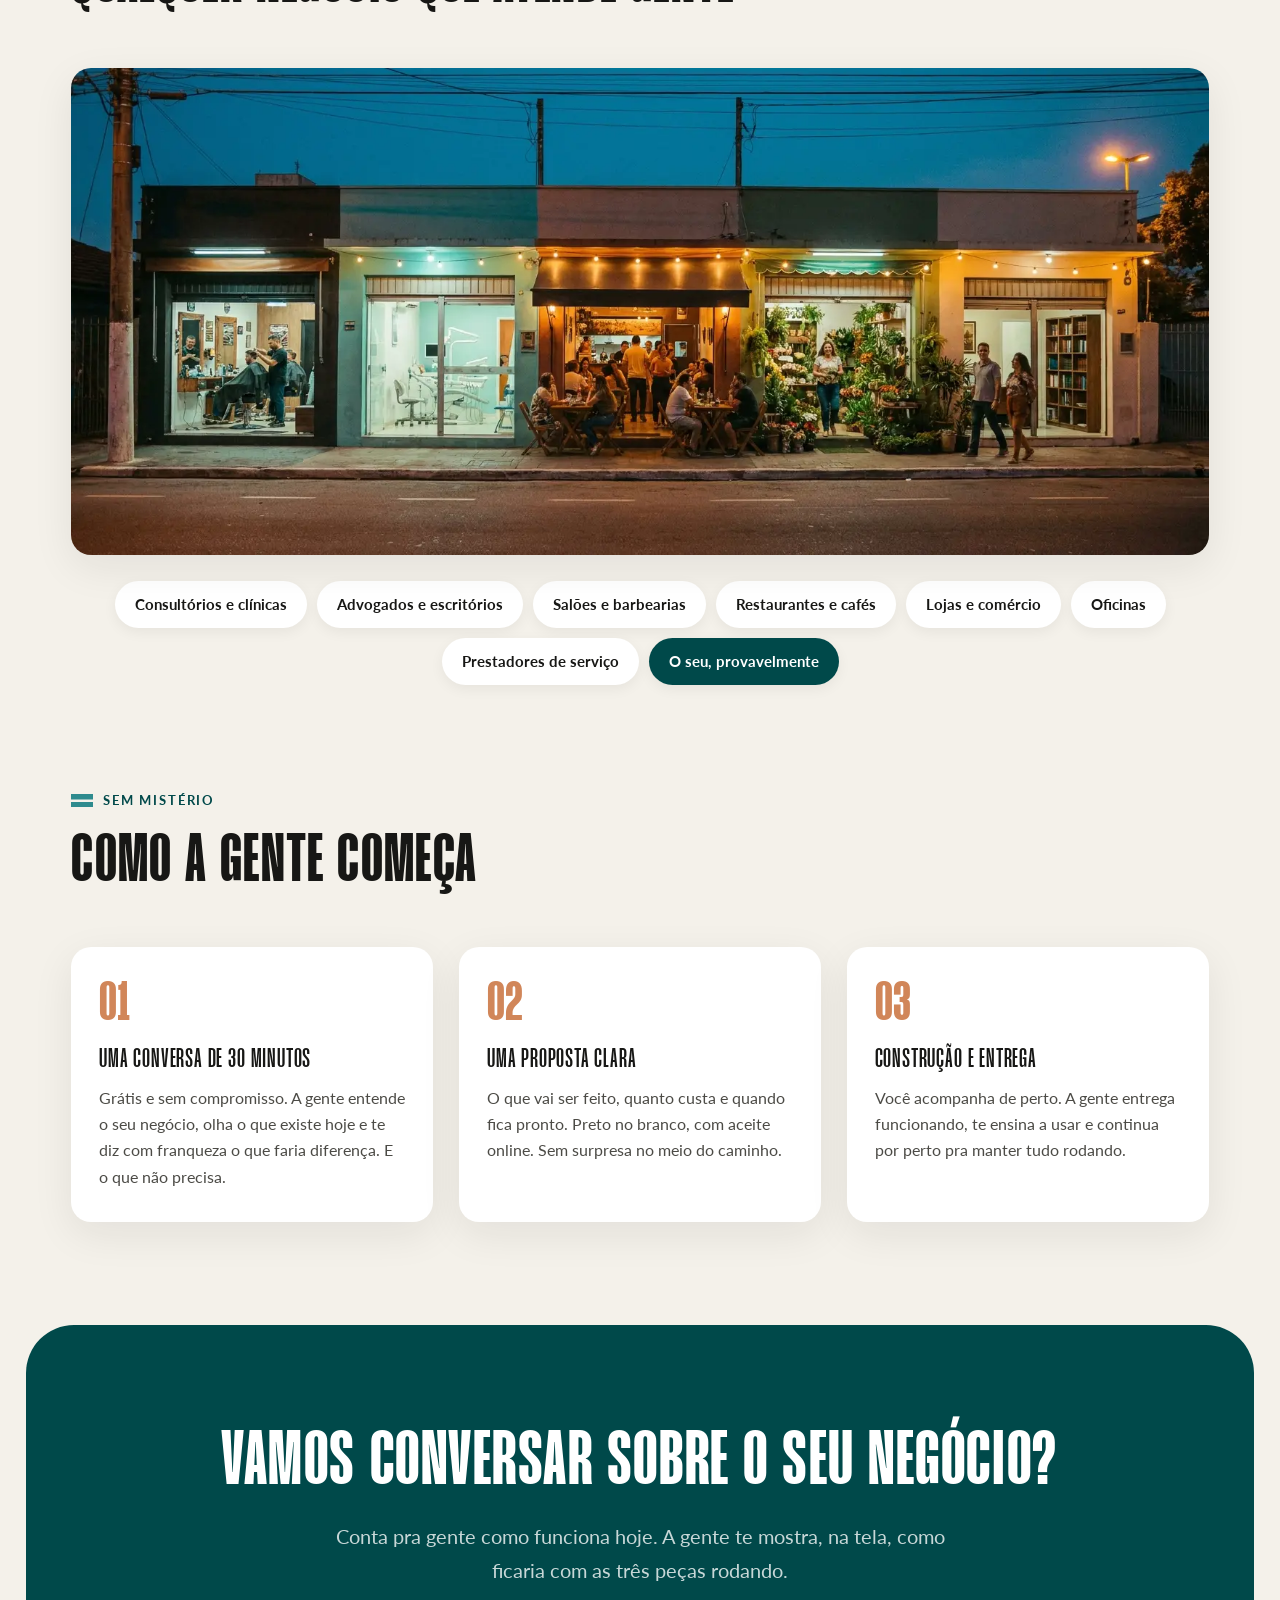
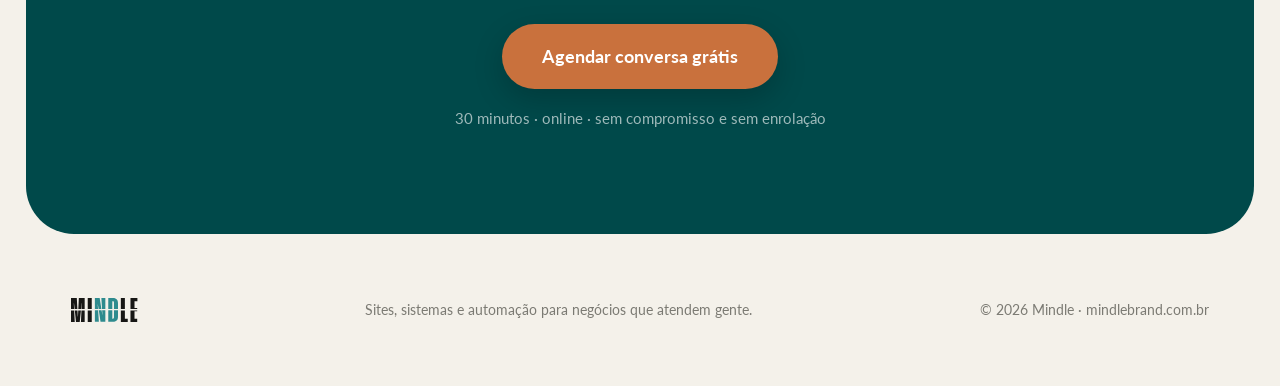
==== commit 4392901b: "Descontinua /metodo (site antigo de 5 camadas) Removida a página, a og-image dedicada dela, e o link" ====
--- a/index.html
+++ b/index.html
@@ -651,7 +651,7 @@
         <path d="M435.569 167.074H458.729V193.266H403.037V100.531H435.569V167.074ZM535.214 106.972H513.434V167.074H535.214V193.266H480.9V100.531H535.214V106.972ZM435.569 89.5312H403.037V0H435.569V89.5312ZM536.867 26.1914H513.434V80.7803H535.214V89.5312H480.9V0H536.867V26.1914Z" fill="currentColor"/>
         <path d="M225.294 192.99H193.037V99.9902H219.349L225.294 192.99ZM277.677 192.99H238.803L224.821 99.9902H247.324L252.863 135.92L254.242 135.645L251.923 99.9902H277.677V192.99ZM379.899 151.084C379.899 165.42 376.223 175.988 368.871 182.789C361.519 189.59 351.686 192.99 339.371 192.99H301.324V99.9902H333.857V166.799H339.371C344.701 166.799 347.366 163.031 347.366 155.495V99.9902H379.899V151.084ZM245.629 88.9902H223.167L220.606 71.958L217.299 52.1074L215.92 52.3828L217.574 72.2334L218.646 88.9902H193.037V0H231.91L245.629 88.9902ZM277.677 88.9902H251.208L245.42 0H277.677V88.9902ZM339.371 0C351.502 5.37728e-06 361.244 3.40058 368.596 10.2012C376.131 16.818 379.899 27.2947 379.899 41.6309V88.9902H347.366V36.9443C347.366 29.5924 344.701 25.916 339.371 25.916H333.857V88.9902H301.324V0H339.371Z" fill="#2E8B8E"/>
       </svg>
-      <p>Sites, sistemas e automação para negócios que atendem gente. · <a href="metodo.html">Conheça o método Mindle</a></p>
+      <p>Sites, sistemas e automação para negócios que atendem gente.</p>
       <p>© 2026 Mindle · mindlebrand.com.br</p>
     </div>
   </footer>
